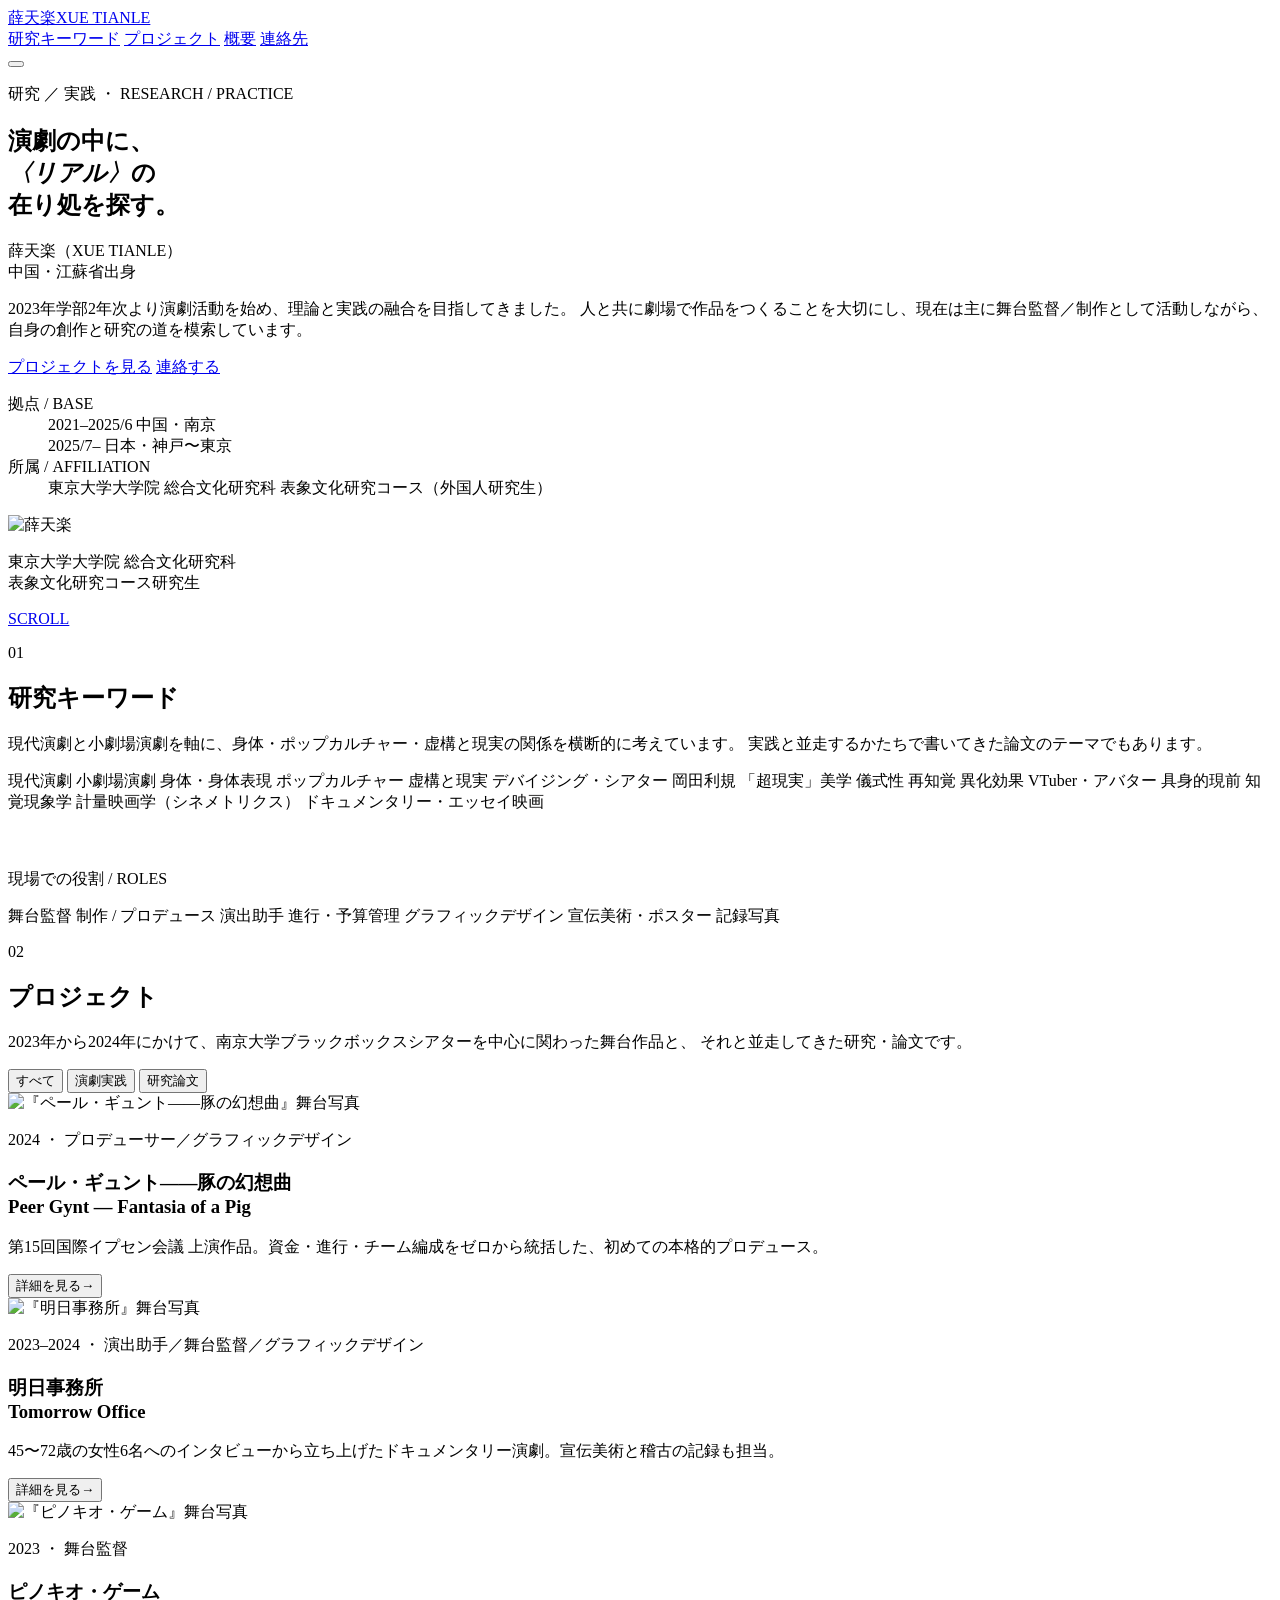
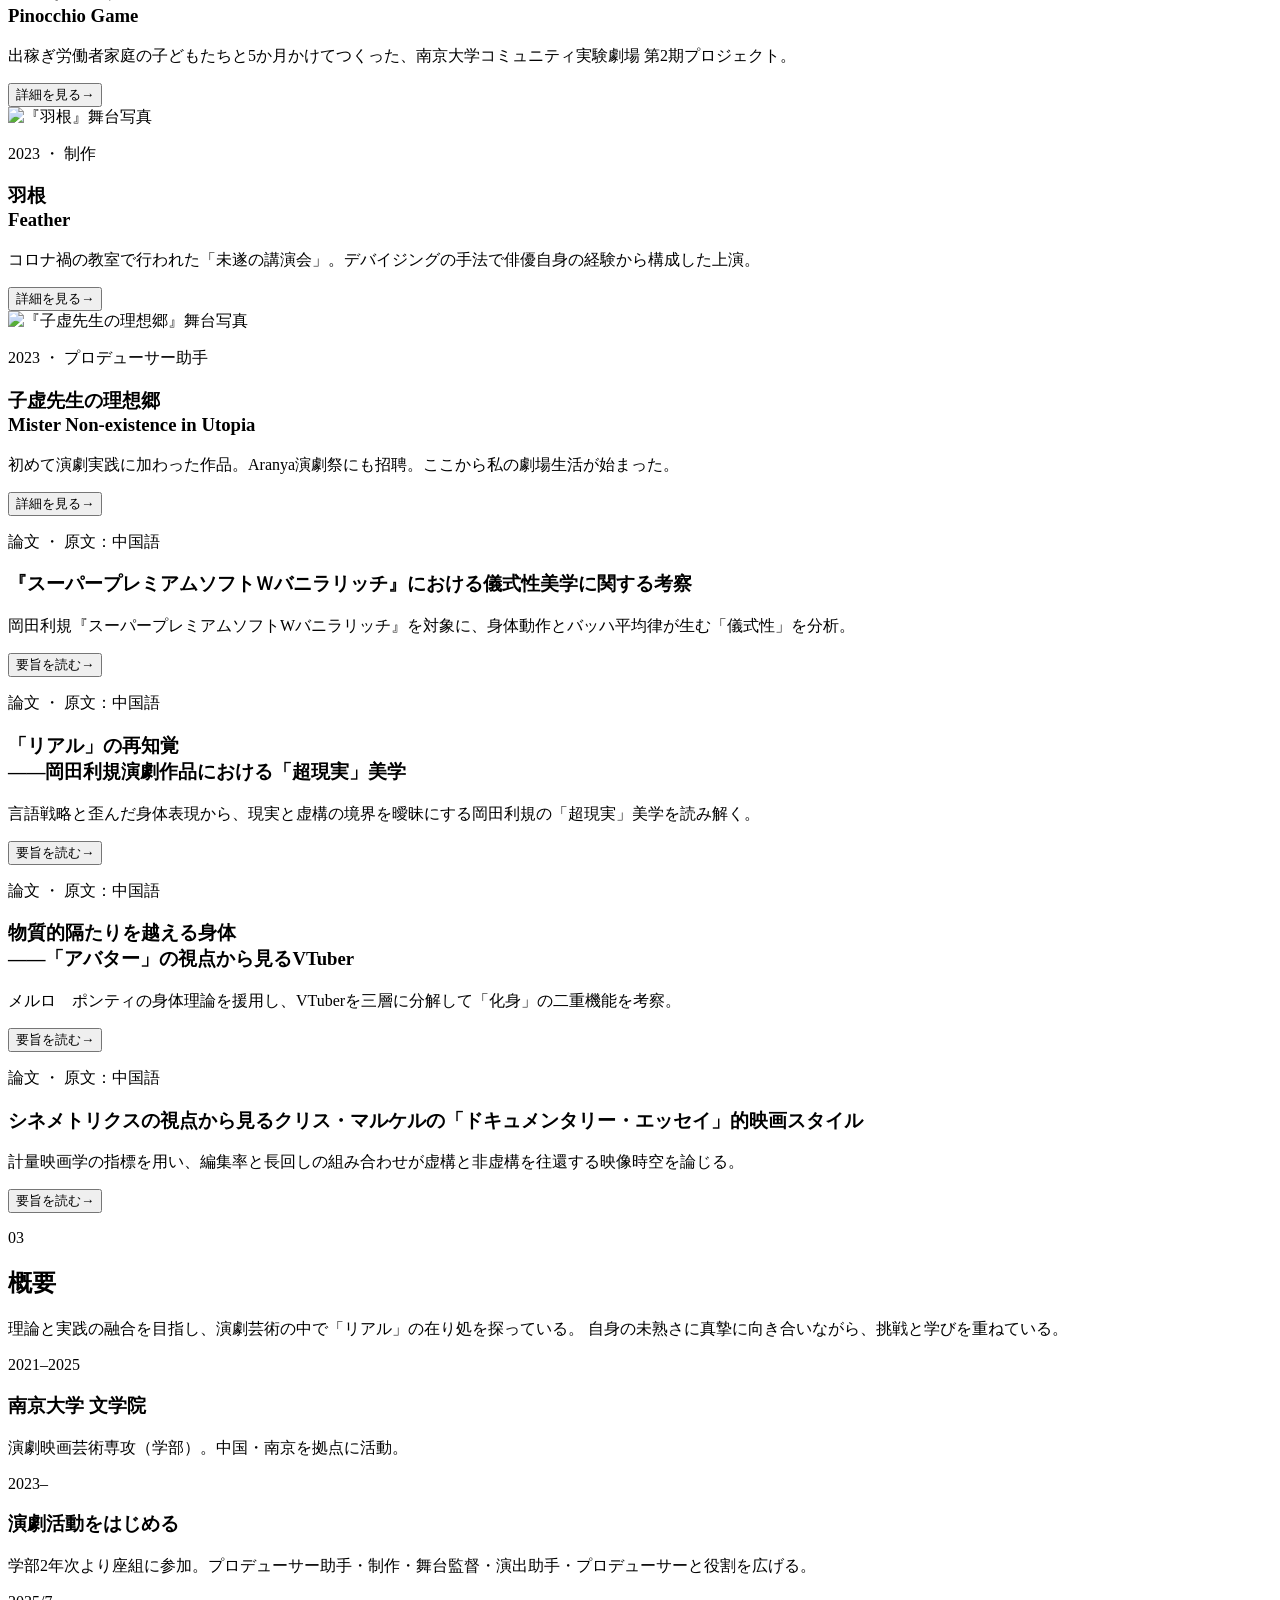
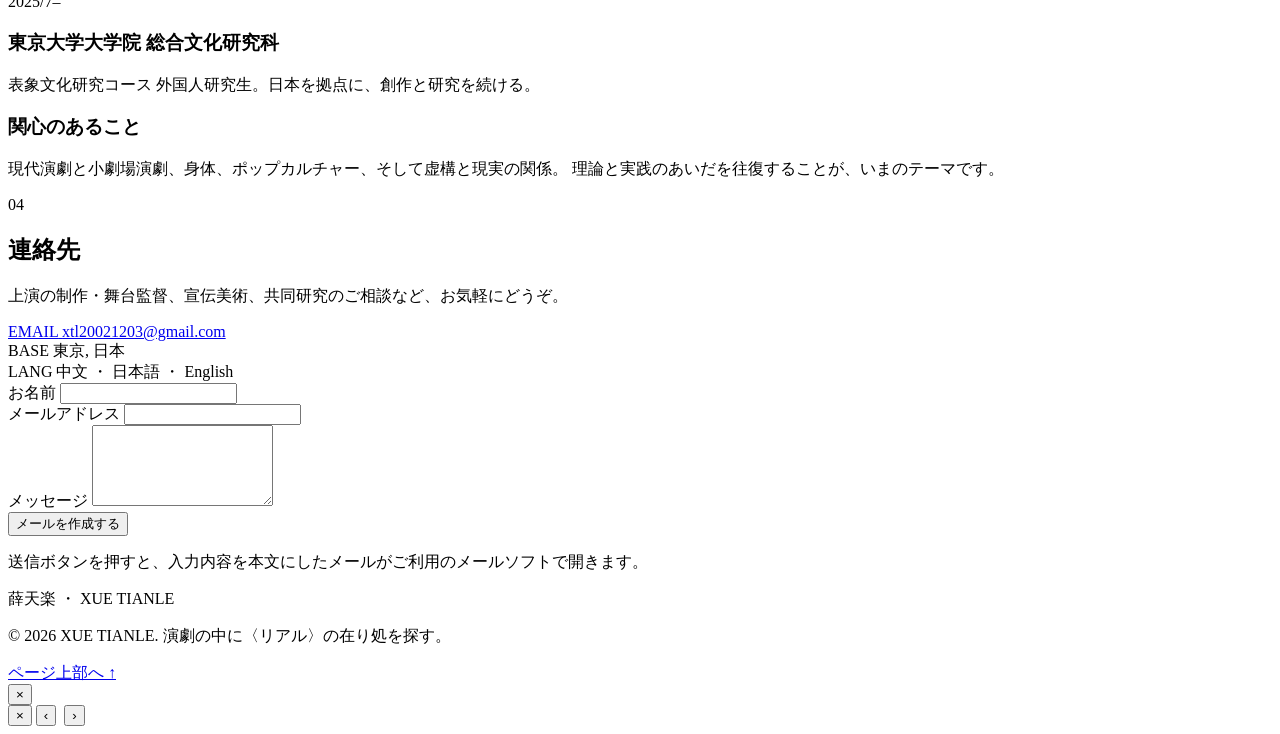
==== index.html @ e3771f3c "Add files via upload" ====
<!DOCTYPE html>
<html lang="ja" class="no-js">
<head>
  <meta charset="UTF-8" />
  <meta name="viewport" content="width=device-width, initial-scale=1.0" />
  <meta
    name="description"
    content="薛天楽（XUE TIANLE）— 舞台監督・制作。演劇の中に〈リアル〉の在り処を探す、実践と研究のポートフォリオ。"
  />
  <title>薛天楽 XUE TIANLE｜舞台監督・制作</title>

  <!-- JS 有効時のみ .reveal を隠す（JS 無効でも全内容が読める） -->
  <script>
    document.documentElement.className = "js";
  </script>

  <!-- 日本語ウェイトを含む Noto ファミリー（読み込めない場合はシステムフォントにフォールバック） -->
  <link rel="preconnect" href="https://fonts.googleapis.com" />
  <link rel="preconnect" href="https://fonts.gstatic.com" crossorigin />
  <link
    href="https://fonts.googleapis.com/css2?family=Noto+Sans+JP:wght@300;400;500;700&family=Noto+Serif+JP:wght@500;600&display=swap"
    rel="stylesheet"
  />

  <link rel="stylesheet" href="css/style.css" />
</head>
<body>
<!--
  ページ構成
  ├─ header  … 固定ナビゲーション
  ├─ #home   … ヒーロー（自己紹介 + スローガン + 主視覚）
  ├─ #skills … 技能タグ（Pill）
  ├─ #work   … プロジェクト（演劇実践 / 研究論文 をフィルタ表示）
  ├─ #about  … 経歴・活動拠点・興味
  ├─ #contact… 連絡先 + フォーム
  └─ footer
  詳細モーダル / ライトボックスは body 末尾に配置し、JS で内容を注入する。
-->

<!-- ============ ナビゲーション ============ -->
<header class="site-header" id="siteHeader">
  <div class="container nav-inner">
    <a href="#home" class="nav-logo" aria-label="ホームへ">薛天楽<span>XUE&nbsp;TIANLE</span></a>

    <nav class="nav" id="primaryNav" aria-label="メインナビゲーション">
      <a href="#keywords">研究キーワード</a>
      <a href="#work">プロジェクト</a>
      <a href="#about">概要</a>
      <a href="#contact">連絡先</a>
    </nav>

    <button
      class="nav-toggle"
      id="navToggle"
      aria-expanded="false"
      aria-controls="primaryNav"
      aria-label="メニューを開閉">
      <span></span><span></span><span></span>
    </button>
  </div>
</header>

<main>
  <!-- ============ ヒーロー ============ -->
  <section class="hero" id="home">
    <div class="container hero-grid">
      <div class="hero-head">
        <p class="eyebrow reveal">研究 ／ 実践 ・ RESEARCH / PRACTICE</p>
        <h1 class="hero-title reveal">
          演劇の中に、<br /><em>〈リアル〉</em>の<br />在り処を探す。
        </h1>
      </div>

      <div class="hero-body">
        <div class="hero-lead reveal">
          <p class="hero-lead-name">薛天楽（XUE&nbsp;TIANLE）<br />中国・江蘇省出身</p>
          <p>
            2023年学部2年次より演劇活動を始め、理論と実践の融合を目指してきました。
            人と共に劇場で作品をつくることを大切にし、現在は主に舞台監督／制作として活動しながら、
            自身の創作と研究の道を模索しています。
          </p>
        </div>
        <div class="hero-actions reveal">
          <a href="#work" class="btn btn-primary">プロジェクトを見る</a>
          <a href="#contact" class="btn btn-ghost">連絡する</a>
        </div>
        <dl class="hero-facts reveal">
          <div><dt>拠点 / BASE</dt><dd>2021–2025/6 中国・南京<br />2025/7– 日本・神戸〜東京</dd></div>
          <div><dt>所属 / AFFILIATION</dt><dd>東京大学大学院 総合文化研究科 表象文化研究コース（外国人研究生）</dd></div>
        </dl>
      </div>

      <div class="hero-visual reveal">
        <div class="hero-portrait">
          <img
            src="assets/profile/portrait.jpg"
            alt="薛天楽"
            width="400" height="400" loading="eager" />
        </div>
        <p class="hero-caption">東京大学大学院 総合文化研究科<br />表象文化研究コース研究生</p>
      </div>
    </div>
    <a href="#keywords" class="scroll-cue" aria-hidden="true">SCROLL</a>
  </section>

  <!-- ============ 研究キーワード ============ -->
  <section class="section" id="keywords">
    <div class="container">
      <header class="section-head reveal">
        <p class="section-index">01</p>
        <h2 class="section-title">研究キーワード</h2>
        <p class="section-sub">
          現代演劇と小劇場演劇を軸に、身体・ポップカルチャー・虚構と現実の関係を横断的に考えています。
          実践と並走するかたちで書いてきた論文のテーマでもあります。
        </p>
      </header>

      <div class="pill-group reveal" aria-label="研究キーワード">
        <span class="pill">現代演劇</span>
        <span class="pill">小劇場演劇</span>
        <span class="pill">身体・身体表現</span>
        <span class="pill">ポップカルチャー</span>
        <span class="pill">虚構と現実</span>
        <span class="pill">デバイジング・シアター</span>
        <span class="pill">岡田利規</span>
        <span class="pill">「超現実」美学</span>
        <span class="pill">儀式性</span>
        <span class="pill">再知覚</span>
        <span class="pill">異化効果</span>
        <span class="pill">VTuber・アバター</span>
        <span class="pill">具身的現前</span>
        <span class="pill">知覚現象学</span>
        <span class="pill">計量映画学（シネメトリクス）</span>
        <span class="pill">ドキュメンタリー・エッセイ映画</span>
      </div>

      <div class="reveal" style="margin-top: 3.5rem">
        <p class="pill-caption">現場での役割 / ROLES</p>
        <div class="pill-group pill-group--muted">
          <span class="pill pill--outline">舞台監督</span>
          <span class="pill pill--outline">制作 / プロデュース</span>
          <span class="pill pill--outline">演出助手</span>
          <span class="pill pill--outline">進行・予算管理</span>
          <span class="pill pill--outline">グラフィックデザイン</span>
          <span class="pill pill--outline">宣伝美術・ポスター</span>
          <span class="pill pill--outline">記録写真</span>
        </div>
      </div>
    </div>
  </section>

  <!-- ============ プロジェクト ============ -->
  <section class="section section--alt" id="work">
    <div class="container">
      <header class="section-head reveal">
        <p class="section-index">02</p>
        <h2 class="section-title">プロジェクト</h2>
        <p class="section-sub">
          2023年から2024年にかけて、南京大学ブラックボックスシアターを中心に関わった舞台作品と、
          それと並走してきた研究・論文です。
        </p>
      </header>

      <div class="filter-bar reveal" role="tablist" aria-label="プロジェクトの絞り込み">
        <button class="filter is-active" role="tab" aria-selected="true" data-filter="all">すべて</button>
        <button class="filter" role="tab" aria-selected="false" data-filter="stage">演劇実践</button>
        <button class="filter" role="tab" aria-selected="false" data-filter="research">研究論文</button>
      </div>

      <div class="work-grid" id="workGrid">
        <!-- 演劇実践 -->
        <article class="card reveal" data-category="stage" data-project="peergynt">
          <div class="card-media">
            <img src="assets/peergynt/still-1.png" alt="『ペール・ギュント――豚の幻想曲』舞台写真" loading="lazy" />
          </div>
          <div class="card-body">
            <p class="card-meta">2024 ・ プロデューサー／グラフィックデザイン</p>
            <h3 class="card-title">ペール・ギュント――豚の幻想曲<br /><span class="card-title-en">Peer Gynt — Fantasia of a Pig</span></h3>
            <p class="card-desc">第15回国際イプセン会議 上演作品。資金・進行・チーム編成をゼロから統括した、初めての本格的プロデュース。</p>
            <button class="card-link" data-open="peergynt">詳細を見る<span aria-hidden="true">→</span></button>
          </div>
        </article>

        <article class="card reveal" data-category="stage" data-project="tomorrow">
          <div class="card-media">
            <img src="assets/tomorrow/still-1.jpg" alt="『明日事務所』舞台写真" loading="lazy" />
          </div>
          <div class="card-body">
            <p class="card-meta">2023–2024 ・ 演出助手／舞台監督／グラフィックデザイン</p>
            <h3 class="card-title">明日事務所<br /><span class="card-title-en">Tomorrow Office</span></h3>
            <p class="card-desc">45〜72歳の女性6名へのインタビューから立ち上げたドキュメンタリー演劇。宣伝美術と稽古の記録も担当。</p>
            <button class="card-link" data-open="tomorrow">詳細を見る<span aria-hidden="true">→</span></button>
          </div>
        </article>

        <article class="card reveal" data-category="stage" data-project="pinocchio">
          <div class="card-media">
            <img src="assets/pinocchio/still-1.jpg" alt="『ピノキオ・ゲーム』舞台写真" loading="lazy" />
          </div>
          <div class="card-body">
            <p class="card-meta">2023 ・ 舞台監督</p>
            <h3 class="card-title">ピノキオ・ゲーム<br /><span class="card-title-en">Pinocchio Game</span></h3>
            <p class="card-desc">出稼ぎ労働者家庭の子どもたちと5か月かけてつくった、南京大学コミュニティ実験劇場 第2期プロジェクト。</p>
            <button class="card-link" data-open="pinocchio">詳細を見る<span aria-hidden="true">→</span></button>
          </div>
        </article>

        <article class="card reveal" data-category="stage" data-project="feather">
          <div class="card-media">
            <img src="assets/feather/still-1.jpg" alt="『羽根』舞台写真" loading="lazy" />
          </div>
          <div class="card-body">
            <p class="card-meta">2023 ・ 制作</p>
            <h3 class="card-title">羽根<br /><span class="card-title-en">Feather</span></h3>
            <p class="card-desc">コロナ禍の教室で行われた「未遂の講演会」。デバイジングの手法で俳優自身の経験から構成した上演。</p>
            <button class="card-link" data-open="feather">詳細を見る<span aria-hidden="true">→</span></button>
          </div>
        </article>

        <article class="card reveal" data-category="stage" data-project="utopia">
          <div class="card-media">
            <img src="assets/utopia/still-1.png" alt="『子虚先生の理想郷』舞台写真" loading="lazy" />
          </div>
          <div class="card-body">
            <p class="card-meta">2023 ・ プロデューサー助手</p>
            <h3 class="card-title">子虚先生の理想郷<br /><span class="card-title-en">Mister Non-existence in Utopia</span></h3>
            <p class="card-desc">初めて演劇実践に加わった作品。Aranya演劇祭にも招聘。ここから私の劇場生活が始まった。</p>
            <button class="card-link" data-open="utopia">詳細を見る<span aria-hidden="true">→</span></button>
          </div>
        </article>

        <!-- 研究論文 -->
        <article class="card card--paper reveal" data-category="research" data-project="paper-premium">
          <div class="card-body">
            <p class="card-meta">論文 ・ 原文：中国語</p>
            <h3 class="card-title">『スーパープレミアムソフトＷバニラリッチ』における儀式性美学に関する考察</h3>
            <p class="card-desc">岡田利規『スーパープレミアムソフトWバニラリッチ』を対象に、身体動作とバッハ平均律が生む「儀式性」を分析。</p>
            <button class="card-link" data-open="paper-premium">要旨を読む<span aria-hidden="true">→</span></button>
          </div>
        </article>

        <article class="card card--paper reveal" data-category="research" data-project="paper-real">
          <div class="card-body">
            <p class="card-meta">論文 ・ 原文：中国語</p>
            <h3 class="card-title">「リアル」の再知覚<br />――岡田利規演劇作品における「超現実」美学</h3>
            <p class="card-desc">言語戦略と歪んだ身体表現から、現実と虚構の境界を曖昧にする岡田利規の「超現実」美学を読み解く。</p>
            <button class="card-link" data-open="paper-real">要旨を読む<span aria-hidden="true">→</span></button>
          </div>
        </article>

        <article class="card card--paper reveal" data-category="research" data-project="paper-vtuber">
          <div class="card-body">
            <p class="card-meta">論文 ・ 原文：中国語</p>
            <h3 class="card-title">物質的隔たりを越える身体<br />――「アバター」の視点から見るVTuber</h3>
            <p class="card-desc">メルロ゠ポンティの身体理論を援用し、VTuberを三層に分解して「化身」の二重機能を考察。</p>
            <button class="card-link" data-open="paper-vtuber">要旨を読む<span aria-hidden="true">→</span></button>
          </div>
        </article>

        <article class="card card--paper reveal" data-category="research" data-project="paper-cinemetrics">
          <div class="card-body">
            <p class="card-meta">論文 ・ 原文：中国語</p>
            <h3 class="card-title">シネメトリクスの視点から見るクリス・マルケルの「ドキュメンタリー・エッセイ」的映画スタイル</h3>
            <p class="card-desc">計量映画学の指標を用い、編集率と長回しの組み合わせが虚構と非虚構を往還する映像時空を論じる。</p>
            <button class="card-link" data-open="paper-cinemetrics">要旨を読む<span aria-hidden="true">→</span></button>
          </div>
        </article>
      </div>
    </div>
  </section>

  <!-- ============ 概要 ============ -->
  <section class="section" id="about">
    <div class="container about-grid">
      <header class="section-head reveal">
        <p class="section-index">03</p>
        <h2 class="section-title">概要</h2>
      </header>

      <div class="about-body">
        <p class="about-lead reveal">
          理論と実践の融合を目指し、演劇芸術の中で「リアル」の在り処を探っている。
          自身の未熟さに真摯に向き合いながら、挑戦と学びを重ねている。
        </p>

        <div class="timeline reveal">
          <div class="timeline-item">
            <span class="timeline-year">2021–2025</span>
            <div>
              <h3>南京大学 文学院</h3>
              <p>演劇映画芸術専攻（学部）。中国・南京を拠点に活動。</p>
            </div>
          </div>
          <div class="timeline-item">
            <span class="timeline-year">2023–</span>
            <div>
              <h3>演劇活動をはじめる</h3>
              <p>学部2年次より座組に参加。プロデューサー助手・制作・舞台監督・演出助手・プロデューサーと役割を広げる。</p>
            </div>
          </div>
          <div class="timeline-item">
            <span class="timeline-year">2025/7–</span>
            <div>
              <h3>東京大学大学院 総合文化研究科</h3>
              <p>表象文化研究コース 外国人研究生。日本を拠点に、創作と研究を続ける。</p>
            </div>
          </div>
        </div>

        <div class="about-interests reveal">
          <h3>関心のあること</h3>
          <p>
            現代演劇と小劇場演劇、身体、ポップカルチャー、そして虚構と現実の関係。
            理論と実践のあいだを往復することが、いまのテーマです。
          </p>
        </div>
      </div>
    </div>
  </section>

  <!-- ============ 連絡先 ============ -->
  <section class="section section--alt" id="contact">
    <div class="container contact-grid">
      <header class="section-head reveal">
        <p class="section-index">04</p>
        <h2 class="section-title">連絡先</h2>
        <p class="section-sub">
          上演の制作・舞台監督、宣伝美術、共同研究のご相談など、お気軽にどうぞ。
        </p>
      </header>

      <div class="contact-cols">
        <div class="contact-direct reveal">
          <a class="contact-line" href="mailto:xtl20021203@gmail.com">
            <span class="contact-label">EMAIL</span>
            <span class="contact-value">xtl20021203@gmail.com</span>
          </a>
          <div class="contact-line">
            <span class="contact-label">BASE</span>
            <span class="contact-value">東京, 日本</span>
          </div>
          <div class="contact-line">
            <span class="contact-label">LANG</span>
            <span class="contact-value">中文 ・ 日本語 ・ English</span>
          </div>
        </div>

        <form class="contact-form reveal" id="contactForm" novalidate>
          <div class="field">
            <label for="cf-name">お名前</label>
            <input type="text" id="cf-name" name="name" autocomplete="name" required />
            <span class="field-error" data-for="cf-name"></span>
          </div>
          <div class="field">
            <label for="cf-email">メールアドレス</label>
            <input type="email" id="cf-email" name="email" autocomplete="email" required />
            <span class="field-error" data-for="cf-email"></span>
          </div>
          <div class="field">
            <label for="cf-message">メッセージ</label>
            <textarea id="cf-message" name="message" rows="5" required></textarea>
            <span class="field-error" data-for="cf-message"></span>
          </div>
          <button type="submit" class="btn btn-primary btn-block">メールを作成する</button>
          <p class="form-note" id="formNote" role="status" aria-live="polite">
            送信ボタンを押すと、入力内容を本文にしたメールがご利用のメールソフトで開きます。
          </p>
        </form>
      </div>
    </div>
  </section>
</main>

<footer class="site-footer">
  <div class="container footer-inner">
    <p class="footer-name">薛天楽 ・ XUE TIANLE</p>
    <p class="footer-copy">© <span id="year">2026</span> XUE TIANLE. 演劇の中に〈リアル〉の在り処を探す。</p>
    <a href="#home" class="footer-top">ページ上部へ ↑</a>
  </div>
</footer>

<!-- ============ プロジェクト詳細モーダル ============ -->
<div class="modal" id="projectModal" aria-hidden="true">
  <div class="modal-backdrop" data-close></div>
  <div class="modal-dialog" role="dialog" aria-modal="true" aria-labelledby="modalContent">
    <button class="modal-close" data-close aria-label="閉じる">×</button>
    <div class="modal-content" id="modalContent"><!-- JS が注入 --></div>
  </div>
</div>

<!-- ============ 画像ライトボックス ============ -->
<div class="lightbox" id="lightbox" aria-hidden="true">
  <button class="lightbox-close" data-lb-close aria-label="閉じる">×</button>
  <button class="lightbox-nav lightbox-prev" data-lb-prev aria-label="前の画像">‹</button>
  <img class="lightbox-img" id="lightboxImg" src="" alt="" />
  <button class="lightbox-nav lightbox-next" data-lb-next aria-label="次の画像">›</button>
</div>

<script src="js/main.js"></script>
</body>
</html>
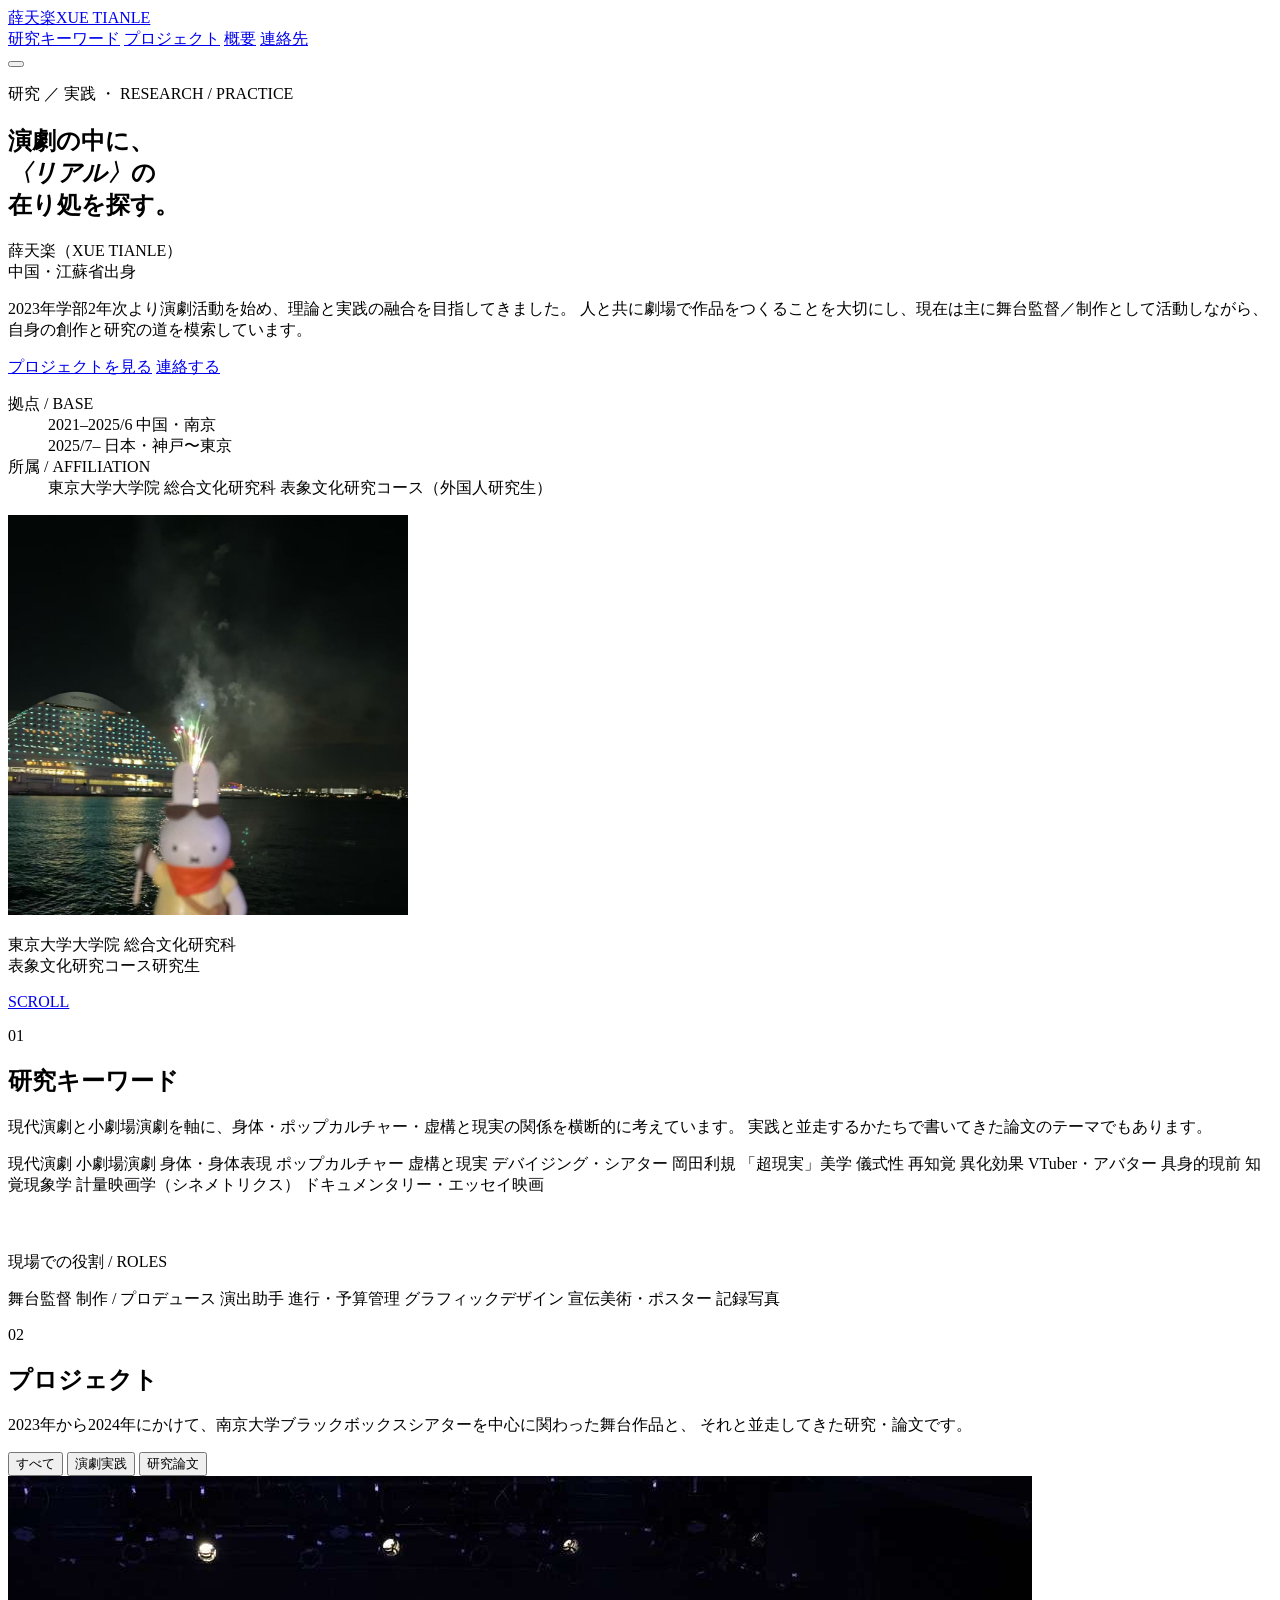
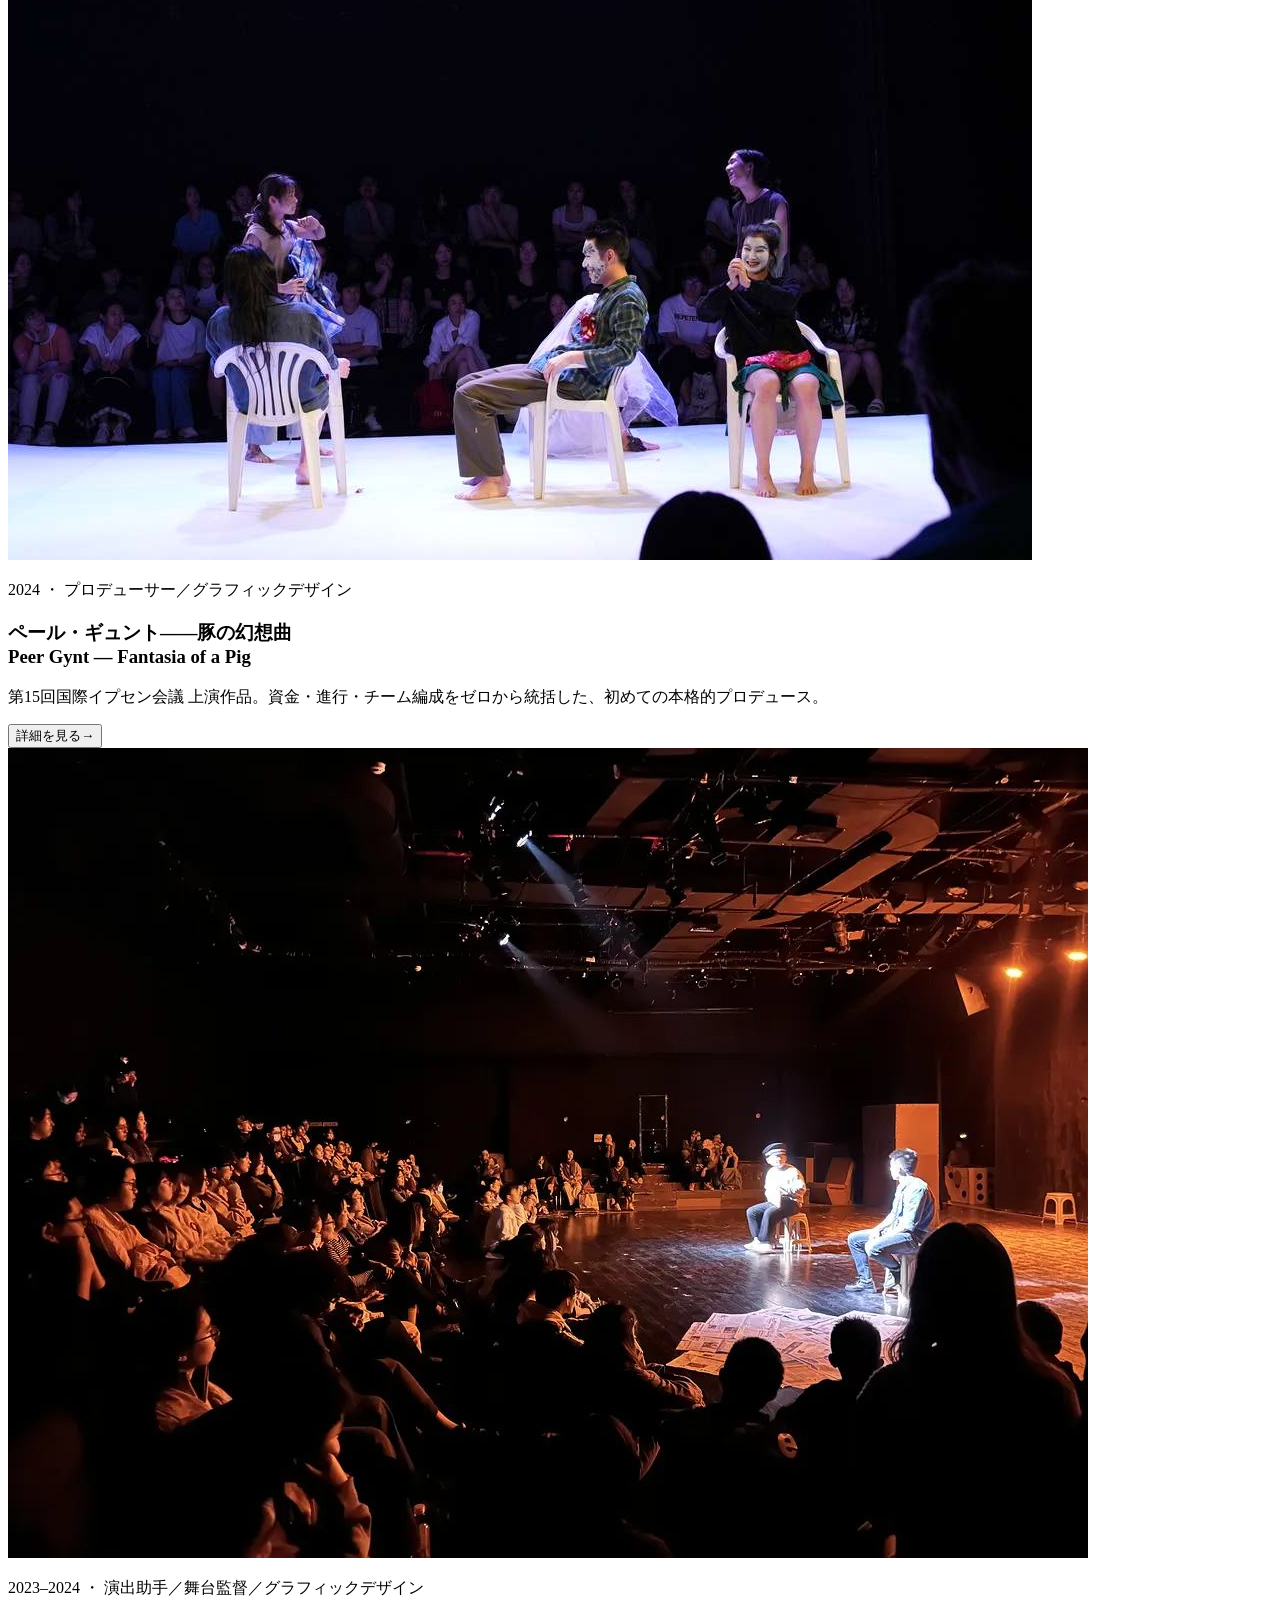
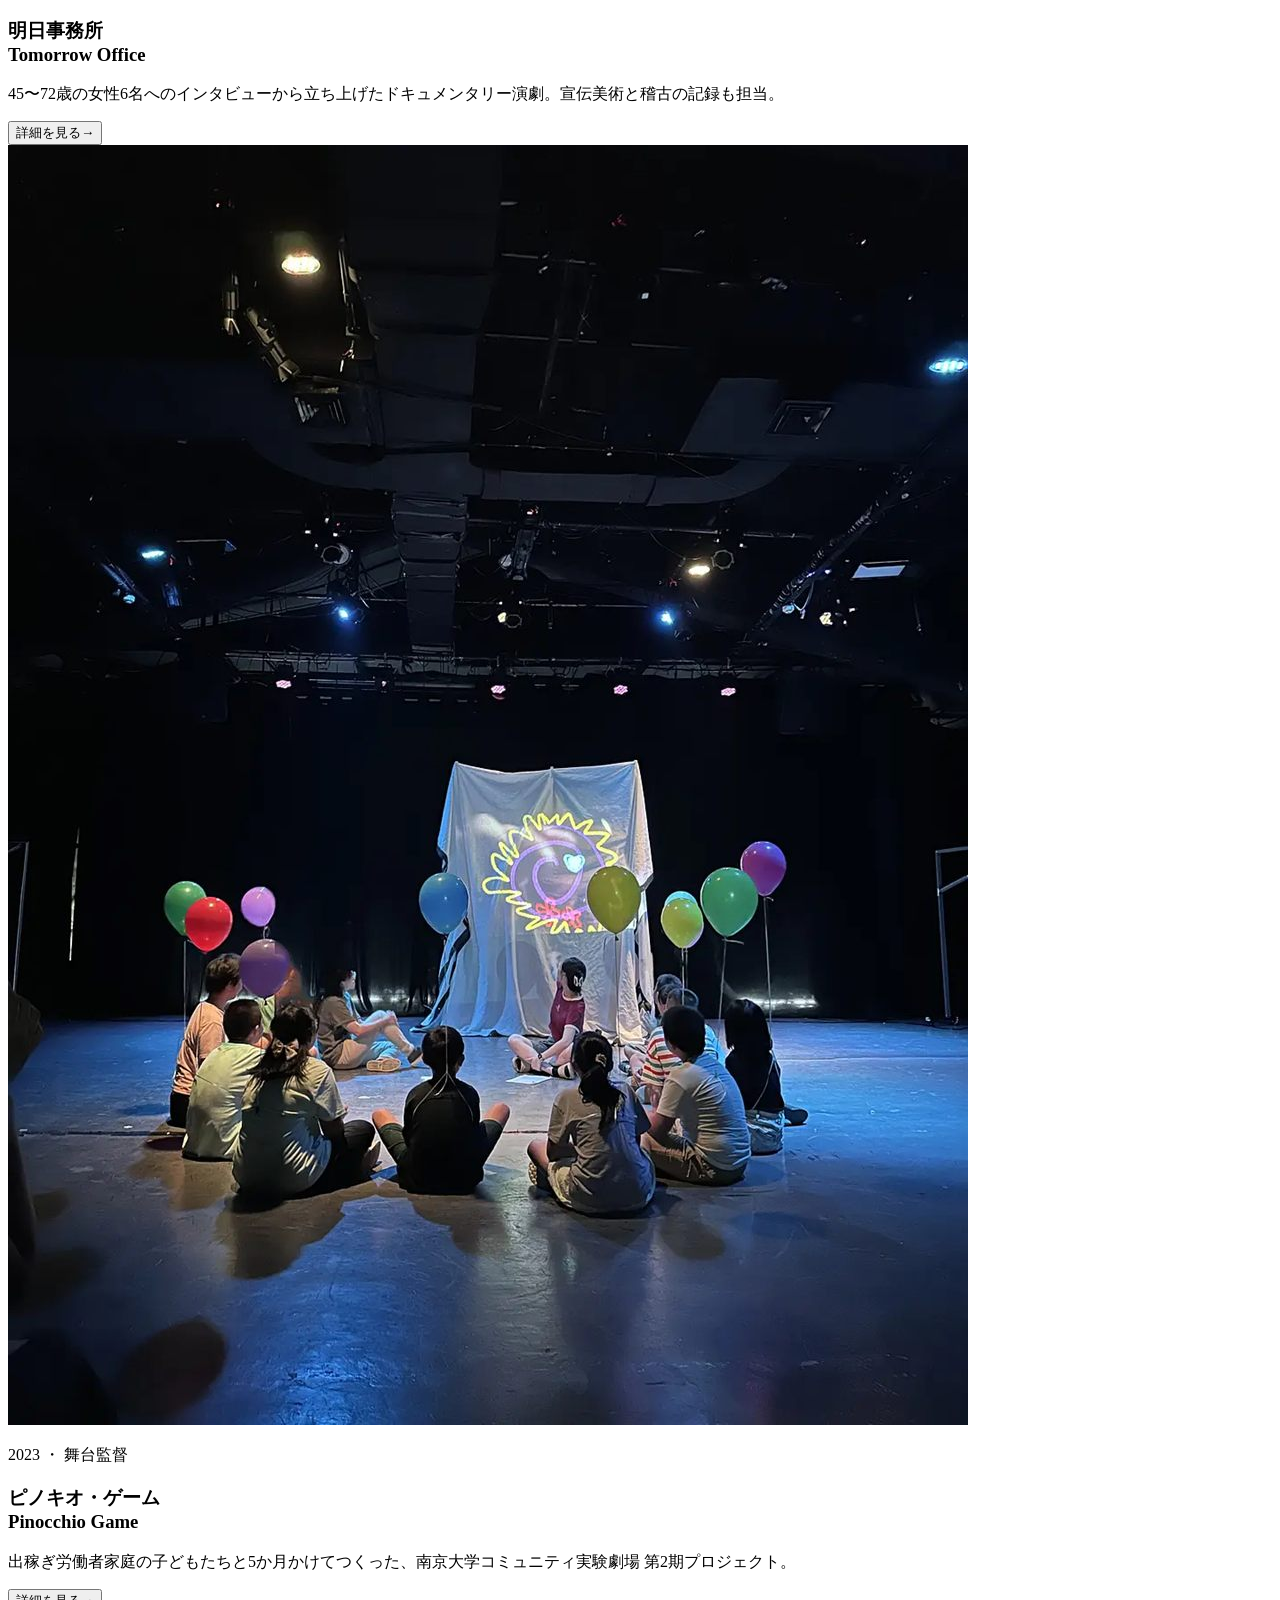
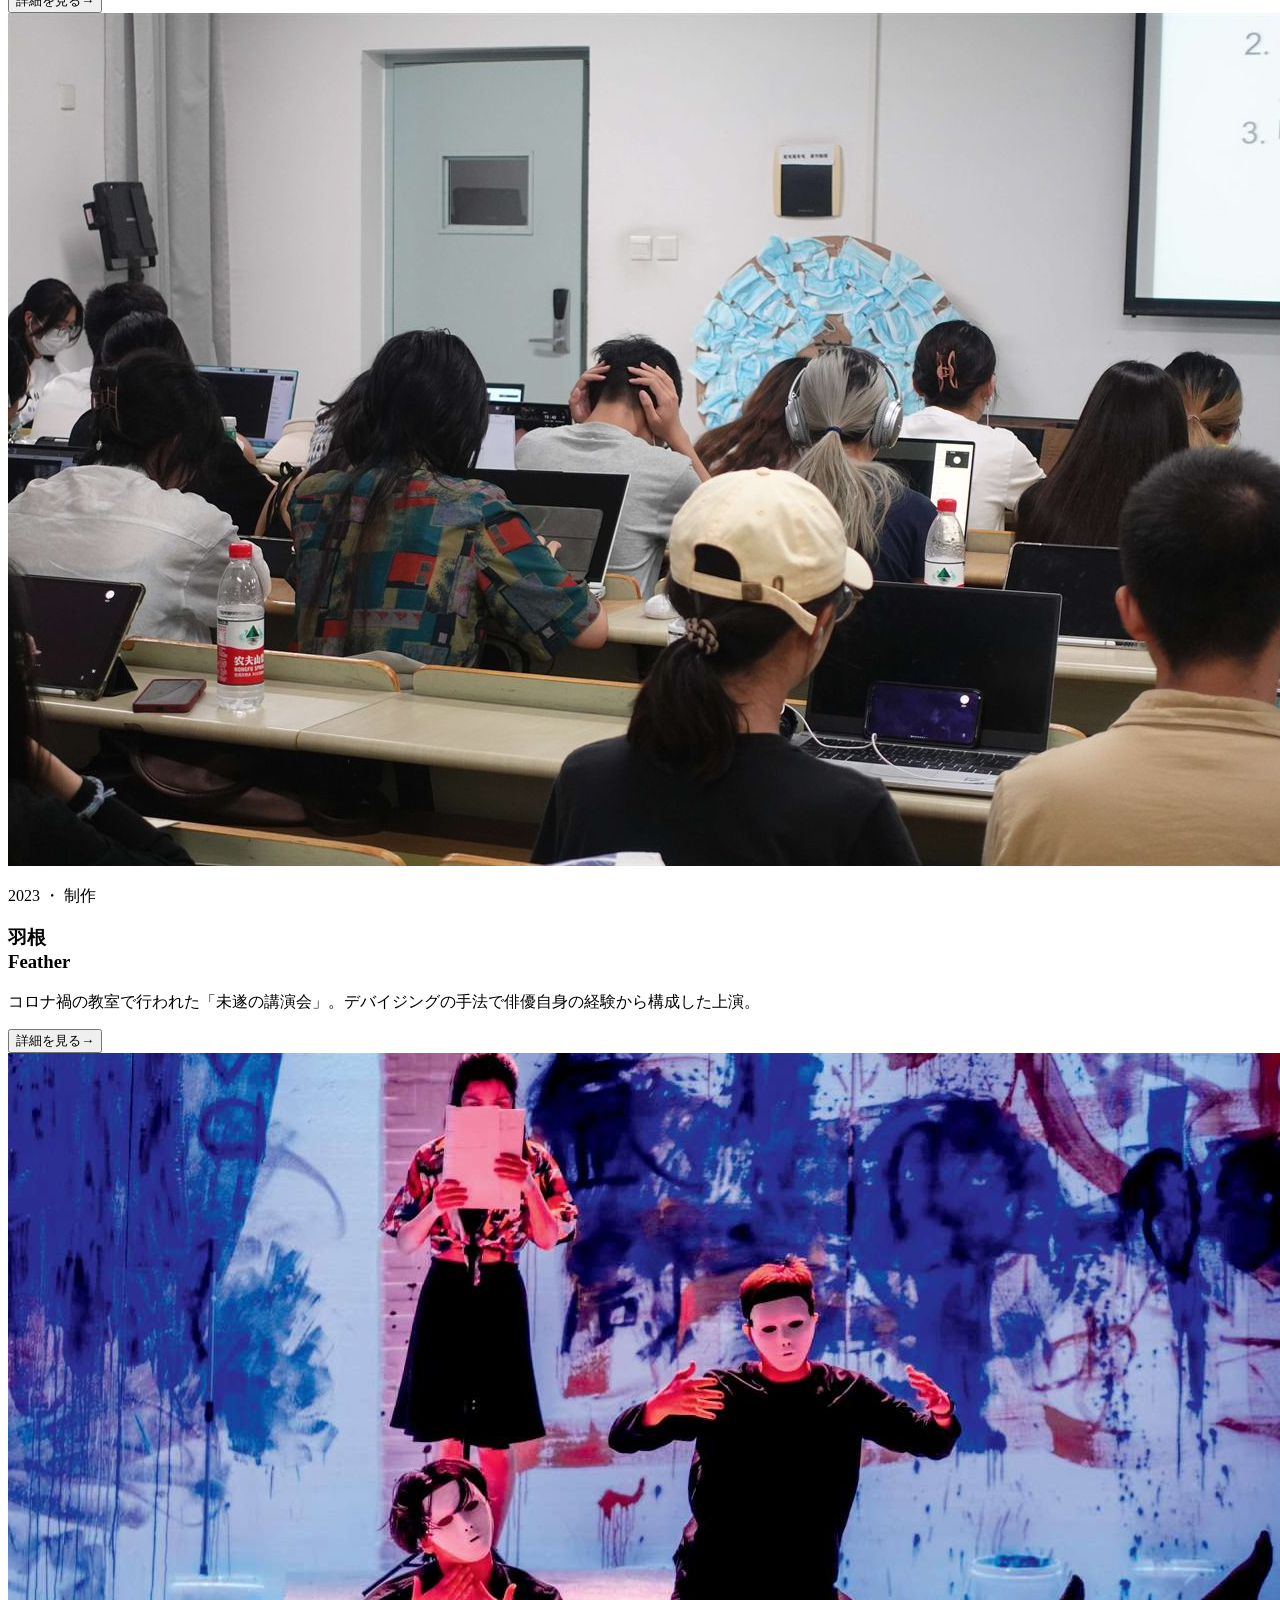
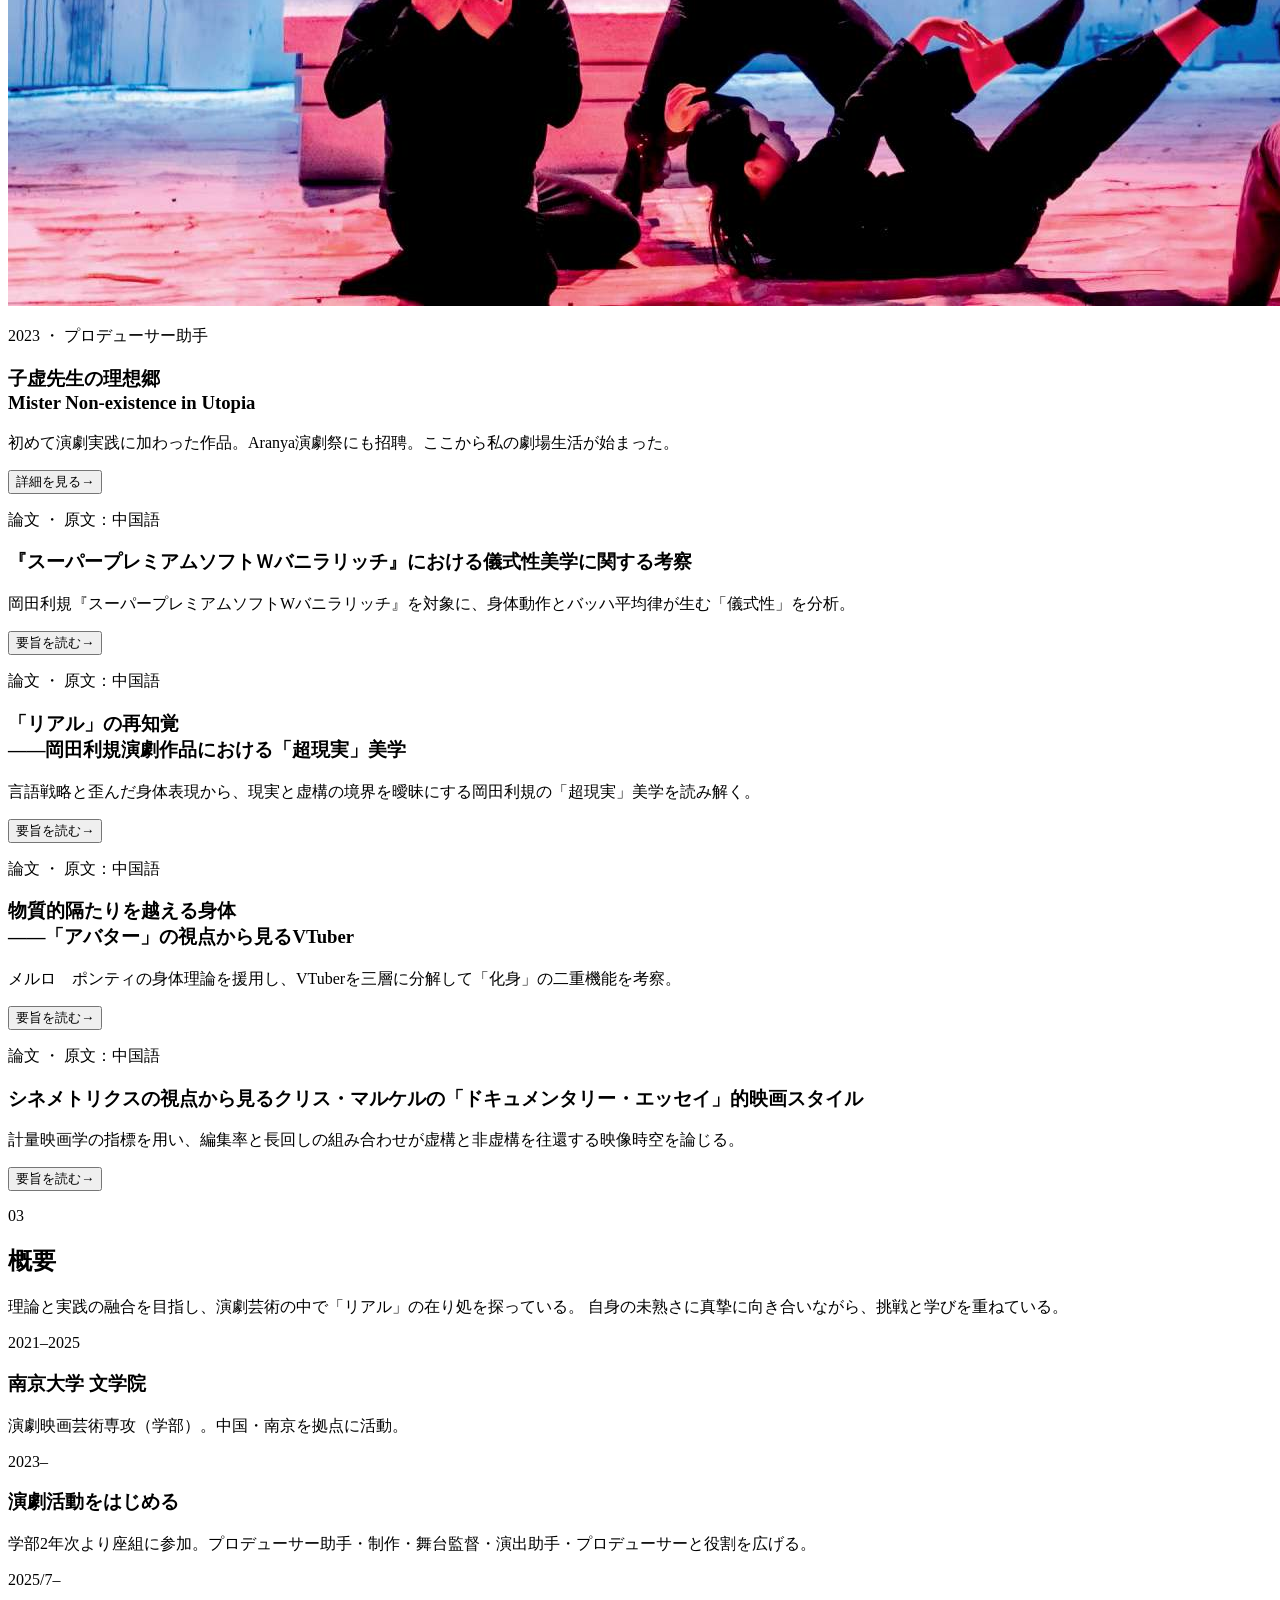
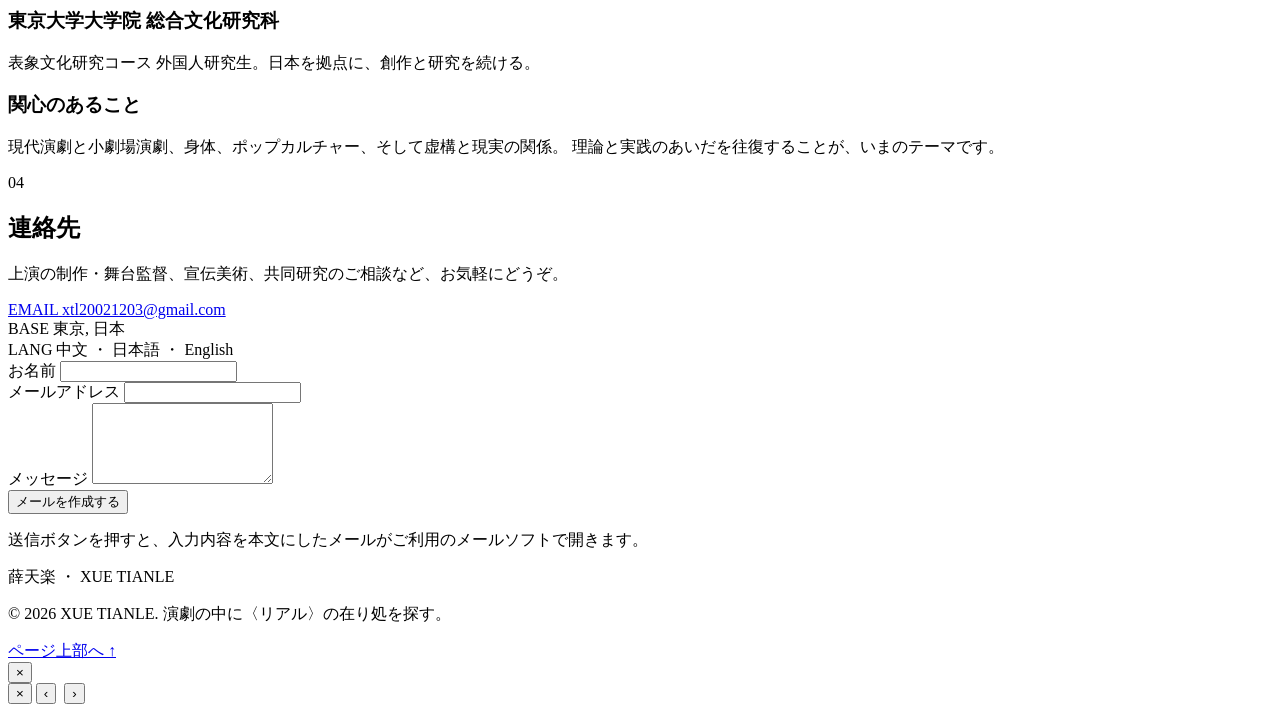
==== commit 782cf165: "Add files via upload" ====
--- a/index.html
+++ b/index.html
@@ -171,7 +171,7 @@
         <!-- 演劇実践 -->
         <article class="card reveal" data-category="stage" data-project="peergynt">
           <div class="card-media">
-            <img src="assets/peergynt/still-1.png" alt="『ペール・ギュント――豚の幻想曲』舞台写真" loading="lazy" />
+            <img src="assets/peergynt/still-1.jpg" alt="『ペール・ギュント――豚の幻想曲』舞台写真" loading="lazy" />
           </div>
           <div class="card-body">
             <p class="card-meta">2024 ・ プロデューサー／グラフィックデザイン</p>
@@ -219,7 +219,7 @@
 
         <article class="card reveal" data-category="stage" data-project="utopia">
           <div class="card-media">
-            <img src="assets/utopia/still-1.png" alt="『子虚先生の理想郷』舞台写真" loading="lazy" />
+            <img src="assets/utopia/still-1.jpg" alt="『子虚先生の理想郷』舞台写真" loading="lazy" />
           </div>
           <div class="card-body">
             <p class="card-meta">2023 ・ プロデューサー助手</p>
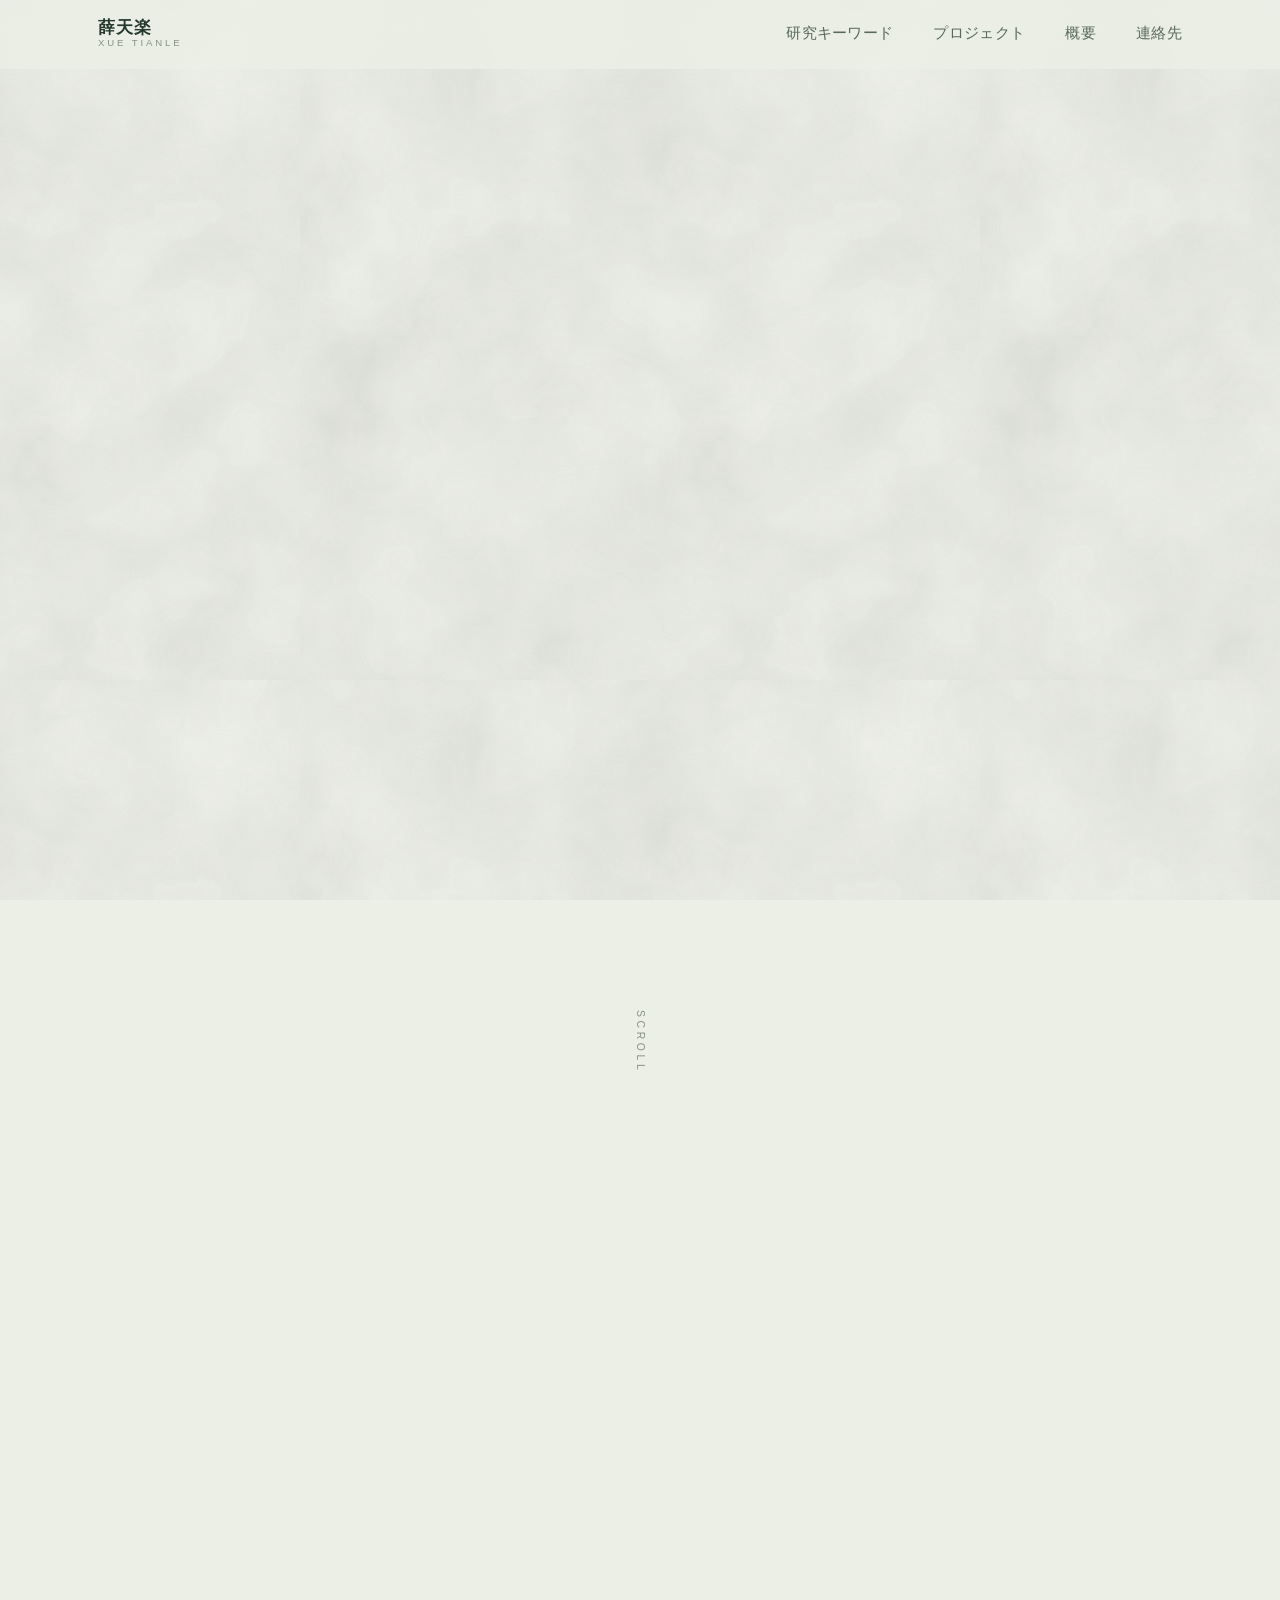
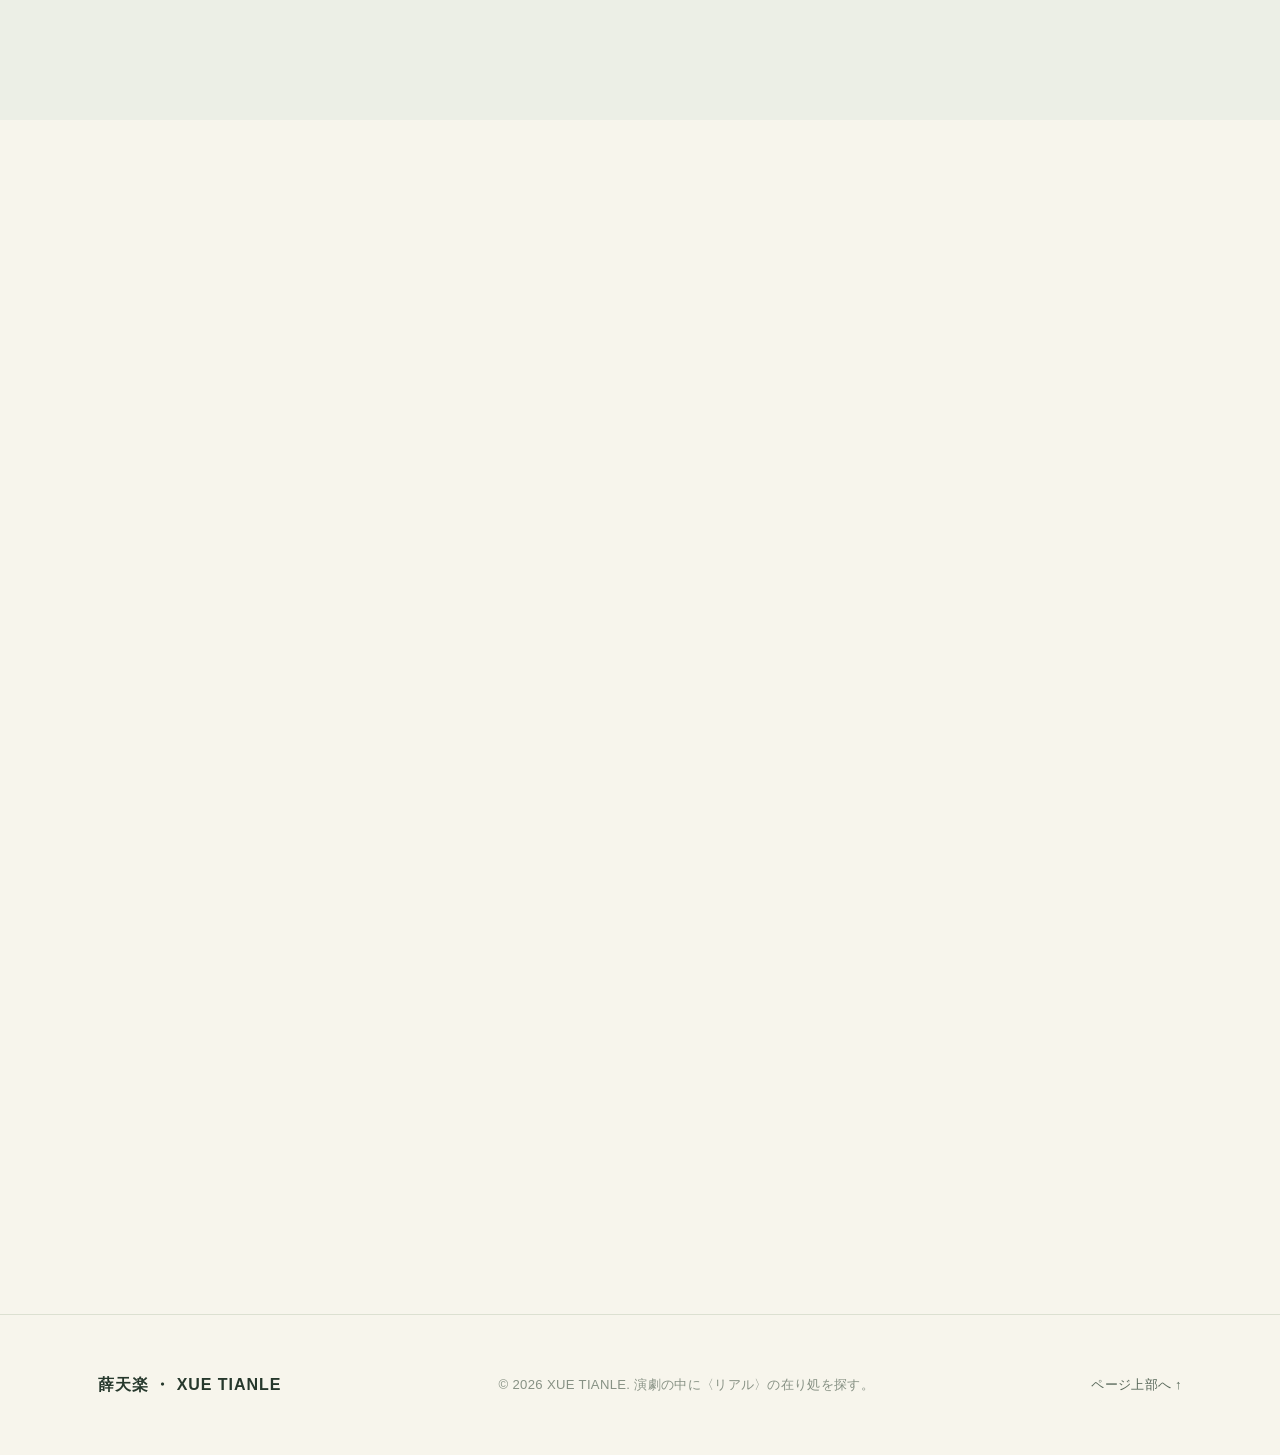
==== commit c23ce0a9: "Update index.html" ====
--- a/index.html
+++ b/index.html
@@ -22,7 +22,7 @@
     rel="stylesheet"
   />
 
-  <link rel="stylesheet" href="css/style.css" />
+  <link rel="stylesheet" href="style.css" />
 </head>
 <body>
 <!--
--- a/style.css
+++ b/style.css
@@ -0,0 +1,1180 @@
+/* =====================================================================
+   薛天楽 XUE TIANLE — 個人サイト
+   スタイルシート
+
+   目次
+   00. デザイントークン（CSS カスタムプロパティ）
+   01. リセット & ベース
+   02. レイアウト部品（container / section / reveal）
+   03. ボタン & Pill
+   04. ヘッダー / ナビゲーション
+   05. ヒーロー
+   06. 技能セクション
+   07. プロジェクト（フィルタ + グリッド + カード）
+   08. 概要（タイムライン）
+   09. 連絡先 & フォーム
+   10. フッター
+   11. モーダル & ライトボックス
+   12. レスポンシブ（〜1024px / 〜768px / 〜540px）
+   13. アクセシビリティ（reduced-motion / focus）
+   ===================================================================== */
+
+/* ============ 00. デザイントークン ============ */
+:root {
+  /* 配色：緑インクのレシートから採色。
+     ミント調のごく淡い紙地 × 深い松葉色のインク。純黒・高彩度は避ける */
+  --bg: #ecefe6;        /* 冷たいミントがかった紙の地色 */
+  --bg-alt: #f7f5ec;    /* もう一段明るい、やや温かみのある紙色 */
+  --ink: #26382c;       /* 感熱紙の緑インク（黒に寄った深い松葉色） */
+  --ink-soft: #58685a;  /* 退色したモスグリーン */
+  --ink-faint: #879184; /* かすれた緑グレー */
+  --line: #c7cfbf;
+  --line-soft: #dce0d1;
+  --accent: #35663f;    /* 控えめなリンク色のみに使用（深緑） */
+
+  /* タイポグラフィ */
+  --font-sans: "Noto Sans JP", -apple-system, BlinkMacSystemFont, "Hiragino Kaku Gothic ProN",
+    "Hiragino Sans", "Yu Gothic", Meiryo, sans-serif;
+  --font-serif: "Noto Serif JP", "Hiragino Mincho ProN", "Yu Mincho", serif;
+
+  /* 余白スケール（呼吸感のある大きめの間隔） */
+  --space-section: clamp(5.5rem, 12vw, 10rem);
+  --container: 1180px;
+  --gutter: clamp(1.25rem, 5vw, 3rem);
+
+  /* モーション */
+  --ease: cubic-bezier(0.16, 1, 0.3, 1);
+  --dur: 0.7s;
+
+  --radius: 18px;
+  --radius-pill: 999px;
+
+  /* 紙のにじみ・水痕テクスチャ（SVG fractalNoise フィルタで生成）
+     bloom = 大きな水シミ（明るい抜けと淡い縁）／grain = 細かい紙の粒状ムラ */
+  --tex-bloom: url("data:image/svg+xml,%3Csvg xmlns='http://www.w3.org/2000/svg' width='680' height='680'%3E%3Cfilter id='b'%3E%3CfeTurbulence type='fractalNoise' baseFrequency='0.006' numOctaves='4' seed='11' stitchTiles='stitch'/%3E%3CfeColorMatrix type='saturate' values='0'/%3E%3CfeComponentTransfer%3E%3CfeFuncA type='table' tableValues='0 0 0.06 0.2 0.4 0.2 0.06 0 0'/%3E%3C/feComponentTransfer%3E%3C/filter%3E%3Cfilter id='w'%3E%3CfeTurbulence type='fractalNoise' baseFrequency='0.0075' numOctaves='4' seed='29' stitchTiles='stitch'/%3E%3CfeColorMatrix type='saturate' values='0'/%3E%3CfeComponentTransfer%3E%3CfeFuncA type='table' tableValues='0 0 0.1 0.3 0.42 0.3 0.1 0 0'/%3E%3C/feComponentTransfer%3E%3C/filter%3E%3Crect width='100%25' height='100%25' fill='%231d3124' filter='url(%23b)' opacity='0.12'/%3E%3Crect width='100%25' height='100%25' fill='%23ffffff' filter='url(%23w)' opacity='0.34'/%3E%3C/svg%3E");
+  --tex-grain: url("data:image/svg+xml,%3Csvg xmlns='http://www.w3.org/2000/svg' width='260' height='260'%3E%3Cfilter id='g'%3E%3CfeTurbulence type='fractalNoise' baseFrequency='0.9' numOctaves='2' seed='4' stitchTiles='stitch'/%3E%3CfeColorMatrix type='saturate' values='0'/%3E%3C/filter%3E%3Crect width='100%25' height='100%25' filter='url(%23g)' opacity='0.035'/%3E%3C/svg%3E");
+}
+
+/* ============ 01. リセット & ベース ============ */
+*,
+*::before,
+*::after {
+  box-sizing: border-box;
+  margin: 0;
+  padding: 0;
+}
+
+html {
+  scroll-behavior: smooth;
+  -webkit-text-size-adjust: 100%;
+}
+
+body {
+  font-family: var(--font-sans);
+  font-weight: 300;
+  color: var(--ink);
+  background-color: var(--bg);
+  background-image: var(--tex-bloom), var(--tex-grain);
+  background-repeat: repeat, repeat;
+  background-size: 680px 680px, 260px 260px;
+  background-position: center top, 0 0;
+  background-attachment: fixed, fixed;
+  line-height: 1.75;
+  letter-spacing: 0.02em;
+  -webkit-font-smoothing: antialiased;
+  text-rendering: optimizeLegibility;
+  overflow-x: hidden;
+}
+
+img {
+  max-width: 100%;
+  height: auto;
+  display: block;
+}
+
+a {
+  color: inherit;
+  text-decoration: none;
+}
+
+button {
+  font: inherit;
+  color: inherit;
+  background: none;
+  border: none;
+  cursor: pointer;
+}
+
+h1,
+h2,
+h3 {
+  font-weight: 700;
+  line-height: 1.25;
+  letter-spacing: 0.01em;
+}
+
+em {
+  font-style: normal;
+}
+
+::selection {
+  background: var(--ink);
+  color: var(--bg);
+}
+
+/* ============ 02. レイアウト部品 ============ */
+.container {
+  width: 100%;
+  max-width: var(--container);
+  margin-inline: auto;
+  padding-inline: var(--gutter);
+}
+
+.section {
+  padding-block: var(--space-section);
+}
+
+.section--alt {
+  /* 温かい紙色 + ビューポート固定のにじみ／粒状テクスチャ（body と連続して見える） */
+  background-color: var(--bg-alt);
+  background-image: var(--tex-bloom), var(--tex-grain);
+  background-repeat: repeat, repeat;
+  background-size: 680px 680px, 260px 260px;
+  background-position: center top, 0 0;
+  background-attachment: fixed, fixed;
+}
+
+/* セクション見出し（通し番号 + タイトル + 補足） */
+.section-head {
+  max-width: 46rem;
+  margin-bottom: clamp(3rem, 7vw, 5rem);
+}
+
+.section-index {
+  font-size: 0.8rem;
+  letter-spacing: 0.35em;
+  color: var(--ink-faint);
+  margin-bottom: 1.2rem;
+}
+
+.section-title {
+  font-size: clamp(2rem, 5vw, 3.25rem);
+  margin-bottom: 1.25rem;
+}
+
+.section-sub {
+  font-size: clamp(1rem, 2.2vw, 1.15rem);
+  color: var(--ink-soft);
+  max-width: 40rem;
+}
+
+/* スクロール連動の登場アニメーション（JS 有効時のみ初期状態を隠す） */
+.js .reveal {
+  opacity: 0;
+  transform: translateY(26px);
+  transition: opacity var(--dur) var(--ease), transform var(--dur) var(--ease);
+  will-change: opacity, transform;
+}
+
+.js .reveal.is-visible {
+  opacity: 1;
+  transform: none;
+}
+
+/* ============ 03. ボタン & Pill ============ */
+.btn {
+  display: inline-flex;
+  align-items: center;
+  justify-content: center;
+  gap: 0.5em;
+  padding: 0.95em 1.9em;
+  border-radius: var(--radius-pill);
+  font-size: 0.95rem;
+  font-weight: 500;
+  letter-spacing: 0.04em;
+  transition: transform 0.3s var(--ease), background-color 0.3s var(--ease),
+    color 0.3s var(--ease), border-color 0.3s var(--ease);
+}
+
+.btn-primary {
+  background: var(--ink);
+  color: var(--bg);
+}
+
+.btn-ghost {
+  border: 1px solid var(--line);
+  color: var(--ink);
+}
+
+.btn-block {
+  width: 100%;
+  margin-top: 0.5rem;
+}
+
+.btn:hover {
+  transform: scale(1.04);
+}
+
+.btn-ghost:hover {
+  border-color: var(--ink);
+}
+
+/* Pill タグ */
+.pill-group {
+  display: flex;
+  flex-wrap: wrap;
+  gap: 0.75rem;
+}
+
+.pill {
+  display: inline-block;
+  padding: 0.6em 1.25em;
+  border-radius: var(--radius-pill);
+  background: var(--bg-alt);
+  border: 1px solid var(--line-soft);
+  font-size: 0.9rem;
+  font-weight: 400;
+  letter-spacing: 0.03em;
+  transition: transform 0.3s var(--ease), border-color 0.3s var(--ease),
+    background-color 0.3s var(--ease);
+}
+
+.section--alt .pill {
+  background: var(--bg);
+}
+
+.pill:hover {
+  transform: translateY(-3px) scale(1.03);
+  border-color: var(--ink);
+}
+
+.pill--outline {
+  background: transparent;
+  border-color: var(--line);
+}
+
+.pill-caption {
+  font-size: 0.8rem;
+  letter-spacing: 0.3em;
+  color: var(--ink-faint);
+  margin-bottom: 1.25rem;
+}
+
+/* ============ 04. ヘッダー / ナビゲーション ============ */
+.site-header {
+  position: fixed;
+  inset: 0 0 auto 0;
+  z-index: 100;
+  background: color-mix(in srgb, var(--bg) 80%, transparent);
+  backdrop-filter: saturate(180%) blur(20px);
+  -webkit-backdrop-filter: saturate(180%) blur(20px);
+  border-bottom: 1px solid transparent;
+  transition: border-color 0.4s var(--ease), background-color 0.4s var(--ease);
+}
+
+.site-header.is-scrolled {
+  border-bottom-color: var(--line-soft);
+}
+
+.nav-inner {
+  display: flex;
+  align-items: center;
+  justify-content: space-between;
+  height: 68px;
+}
+
+.nav-logo {
+  display: flex;
+  flex-direction: column;
+  line-height: 1.1;
+  font-weight: 700;
+  font-size: 1.05rem;
+  letter-spacing: 0.05em;
+}
+
+.nav-logo span {
+  font-size: 0.6rem;
+  font-weight: 400;
+  letter-spacing: 0.3em;
+  color: var(--ink-faint);
+}
+
+.nav {
+  display: flex;
+  gap: 2.5rem;
+}
+
+.nav a {
+  position: relative;
+  font-size: 0.92rem;
+  font-weight: 400;
+  color: var(--ink-soft);
+  transition: color 0.3s var(--ease);
+}
+
+.nav a::after {
+  content: "";
+  position: absolute;
+  left: 0;
+  bottom: -6px;
+  width: 100%;
+  height: 1px;
+  background: var(--ink);
+  transform: scaleX(0);
+  transform-origin: right;
+  transition: transform 0.4s var(--ease);
+}
+
+.nav a:hover,
+.nav a.is-active {
+  color: var(--ink);
+}
+
+.nav a:hover::after,
+.nav a.is-active::after {
+  transform: scaleX(1);
+  transform-origin: left;
+}
+
+/* ハンバーガー */
+.nav-toggle {
+  display: none;
+  width: 40px;
+  height: 40px;
+  position: relative;
+}
+
+.nav-toggle span {
+  position: absolute;
+  left: 8px;
+  width: 24px;
+  height: 1.5px;
+  background: var(--ink);
+  transition: transform 0.35s var(--ease), opacity 0.2s var(--ease);
+}
+
+.nav-toggle span:nth-child(1) {
+  top: 14px;
+}
+.nav-toggle span:nth-child(2) {
+  top: 20px;
+}
+.nav-toggle span:nth-child(3) {
+  top: 26px;
+}
+
+.nav-toggle[aria-expanded="true"] span:nth-child(1) {
+  transform: translateY(6px) rotate(45deg);
+}
+.nav-toggle[aria-expanded="true"] span:nth-child(2) {
+  opacity: 0;
+}
+.nav-toggle[aria-expanded="true"] span:nth-child(3) {
+  transform: translateY(-6px) rotate(-45deg);
+}
+
+/* ============ 05. ヒーロー ============ */
+.hero {
+  position: relative;
+  padding-top: clamp(7.5rem, 14vh, 10rem);
+  padding-bottom: clamp(4rem, 9vw, 7rem);
+}
+
+.hero-grid {
+  display: grid;
+  /* 写真は右に小さく添える程度。視覚の主役はテキスト。
+     1行目にタイトルを通し、2行目で「本文｜写真」を左右に並べて上端をそろえる */
+  grid-template-columns: minmax(0, 1fr) 200px;
+  column-gap: clamp(2rem, 6vw, 4.5rem);
+  row-gap: 0;
+  align-items: start;
+}
+
+.hero-head {
+  grid-column: 1 / -1;
+}
+
+.hero-body {
+  grid-column: 1;
+}
+
+.hero-visual {
+  grid-column: 2;
+}
+
+.eyebrow {
+  font-size: 0.8rem;
+  letter-spacing: 0.28em;
+  color: var(--ink-faint);
+  margin-bottom: 1.75rem;
+}
+
+.hero-title {
+  font-size: clamp(2.1rem, 5.5vw, 4rem);
+  letter-spacing: 0.005em;
+  margin-bottom: 1.75rem;
+  line-break: strict;
+}
+
+.hero-title em {
+  font-family: var(--font-serif);
+  font-weight: 600;
+}
+
+.hero-lead {
+  font-size: clamp(1rem, 2.3vw, 1.2rem);
+  color: var(--ink-soft);
+  max-width: 34rem;
+  margin-bottom: 2.5rem;
+}
+
+.hero-lead p {
+  margin: 0;
+}
+
+/* 名前・出身は本文より一段落分あける */
+.hero-lead p + p {
+  margin-top: 1.15rem;
+}
+
+.hero-lead-name {
+  color: var(--ink);
+  line-height: 1.6;
+}
+
+.hero-actions {
+  display: flex;
+  flex-wrap: wrap;
+  gap: 1rem;
+  margin-bottom: 3.5rem;
+}
+
+.hero-facts {
+  display: grid;
+  gap: 1.5rem;
+  border-top: 1px solid var(--line);
+  padding-top: 2rem;
+  max-width: 34rem;
+}
+
+.hero-facts dt {
+  font-size: 0.72rem;
+  letter-spacing: 0.22em;
+  color: var(--ink-faint);
+  margin-bottom: 0.35rem;
+}
+
+.hero-facts dd {
+  font-size: 0.95rem;
+  color: var(--ink);
+}
+
+/* 主視覚：控えめな小さいポートレート */
+.hero-visual {
+  text-align: left;
+}
+
+.hero-portrait {
+  border-radius: 14px;
+  overflow: hidden;
+  background: var(--bg-alt);
+  aspect-ratio: 1 / 1;
+  transition: transform 0.6s var(--ease);
+}
+
+.hero-portrait img {
+  width: 100%;
+  height: 100%;
+  object-fit: cover;
+  object-position: center;
+  filter: saturate(0.95);
+  transition: transform 0.8s var(--ease);
+}
+
+.hero-visual:hover .hero-portrait img {
+  transform: scale(1.04);
+}
+
+.hero-caption {
+  margin-top: 0.9rem;
+  font-size: 0.68rem;
+  line-height: 1.7;
+  letter-spacing: 0.04em;
+  color: var(--ink-faint);
+}
+
+/* スクロール誘導 */
+.scroll-cue {
+  position: absolute;
+  left: 50%;
+  bottom: 2.5rem;
+  transform: translateX(-50%);
+  font-size: 0.65rem;
+  letter-spacing: 0.35em;
+  color: var(--ink-faint);
+  writing-mode: vertical-rl;
+  animation: cue 2.4s var(--ease) infinite;
+}
+
+@keyframes cue {
+  0%,
+  100% {
+    opacity: 0.3;
+    transform: translate(-50%, 0);
+  }
+  50% {
+    opacity: 1;
+    transform: translate(-50%, 8px);
+  }
+}
+
+/* ============ 06. 技能セクション ============ */
+.pill-group--muted .pill {
+  font-size: 0.85rem;
+  color: var(--ink-soft);
+}
+
+/* ============ 07. プロジェクト ============ */
+.filter-bar {
+  display: flex;
+  gap: 0.5rem;
+  margin-bottom: clamp(2.5rem, 6vw, 4rem);
+  border-bottom: 1px solid var(--line-soft);
+  padding-bottom: 1.25rem;
+  flex-wrap: wrap;
+}
+
+.filter {
+  padding: 0.5em 1.1em;
+  border-radius: var(--radius-pill);
+  font-size: 0.9rem;
+  color: var(--ink-soft);
+  transition: color 0.3s var(--ease), background-color 0.3s var(--ease);
+}
+
+.filter:hover {
+  color: var(--ink);
+}
+
+.filter.is-active {
+  background: var(--ink);
+  color: var(--bg);
+}
+
+.work-grid {
+  display: grid;
+  grid-template-columns: repeat(2, 1fr);
+  gap: clamp(2rem, 5vw, 3.5rem) clamp(2rem, 4vw, 3rem);
+}
+
+/* カード：投影を使わず、細線と余白で構成 */
+.card {
+  display: flex;
+  flex-direction: column;
+  border-top: 1px solid var(--line);
+  padding-top: 1.75rem;
+  transition: opacity 0.4s var(--ease);
+}
+
+.card.is-hidden {
+  display: none;
+}
+
+.card-media {
+  border-radius: var(--radius);
+  overflow: hidden;
+  background: var(--bg-alt);
+  aspect-ratio: 4 / 3;
+  margin-bottom: 1.75rem;
+}
+
+.card-media img {
+  width: 100%;
+  height: 100%;
+  object-fit: cover;
+  transition: transform 0.8s var(--ease);
+}
+
+.card:hover .card-media img {
+  transform: scale(1.05);
+}
+
+.card--paper {
+  background: var(--bg-alt);
+  border-top-color: var(--ink);
+  border-radius: var(--radius);
+  padding: 2.25rem 2rem;
+}
+
+.section--alt .card--paper {
+  background: var(--bg);
+}
+
+.card-body {
+  display: flex;
+  flex-direction: column;
+  flex: 1;
+}
+
+.card-meta {
+  font-size: 0.78rem;
+  letter-spacing: 0.12em;
+  color: var(--ink-faint);
+  margin-bottom: 0.9rem;
+}
+
+.card-title {
+  font-size: clamp(1.3rem, 2.6vw, 1.7rem);
+  margin-bottom: 0.9rem;
+}
+
+.card--paper .card-title {
+  font-size: clamp(1.05rem, 2.2vw, 1.3rem);
+  font-weight: 500;
+  line-height: 1.5;
+}
+
+.card-title-en {
+  display: block;
+  font-size: 0.9rem;
+  font-weight: 400;
+  color: var(--ink-faint);
+  letter-spacing: 0.04em;
+  margin-top: 0.35rem;
+}
+
+.card-desc {
+  font-size: 0.95rem;
+  color: var(--ink-soft);
+  margin-bottom: 1.5rem;
+  flex: 1;
+}
+
+.card-link {
+  align-self: flex-start;
+  display: inline-flex;
+  align-items: center;
+  gap: 0.5em;
+  font-size: 0.9rem;
+  font-weight: 500;
+  color: var(--ink);
+  transition: gap 0.3s var(--ease);
+}
+
+.card-link span {
+  transition: transform 0.3s var(--ease);
+}
+
+.card-link:hover span {
+  transform: translateX(5px);
+}
+
+/* ============ 08. 概要 ============ */
+.about-grid {
+  display: grid;
+  grid-template-columns: minmax(0, 18rem) minmax(0, 1fr);
+  gap: clamp(2rem, 6vw, 5rem);
+}
+
+.about-lead {
+  font-size: clamp(1.15rem, 2.6vw, 1.5rem);
+  font-weight: 300;
+  line-height: 1.7;
+  margin-bottom: 3.5rem;
+  color: var(--ink);
+}
+
+.timeline {
+  display: grid;
+  gap: 0;
+  margin-bottom: 3.5rem;
+}
+
+.timeline-item {
+  display: grid;
+  grid-template-columns: 8rem 1fr;
+  gap: 1.5rem;
+  padding: 1.75rem 0;
+  border-top: 1px solid var(--line);
+}
+
+.timeline-item:last-child {
+  border-bottom: 1px solid var(--line);
+}
+
+.timeline-year {
+  font-size: 0.85rem;
+  letter-spacing: 0.08em;
+  color: var(--ink-faint);
+  padding-top: 0.2rem;
+}
+
+.timeline-item h3 {
+  font-size: 1.1rem;
+  font-weight: 500;
+  margin-bottom: 0.4rem;
+}
+
+.timeline-item p {
+  font-size: 0.93rem;
+  color: var(--ink-soft);
+}
+
+.about-interests h3 {
+  font-size: 1.1rem;
+  font-weight: 500;
+  margin-bottom: 0.9rem;
+}
+
+.about-interests p {
+  font-size: 1rem;
+  color: var(--ink-soft);
+  max-width: 42rem;
+}
+
+/* ============ 09. 連絡先 & フォーム ============ */
+.contact-cols {
+  display: grid;
+  grid-template-columns: minmax(0, 0.8fr) minmax(0, 1fr);
+  gap: clamp(2.5rem, 7vw, 6rem);
+}
+
+.contact-direct {
+  display: grid;
+  gap: 1.5rem;
+  align-content: start;
+}
+
+.contact-line {
+  display: grid;
+  gap: 0.4rem;
+  padding-bottom: 1.5rem;
+  border-bottom: 1px solid var(--line);
+}
+
+.contact-label {
+  font-size: 0.72rem;
+  letter-spacing: 0.25em;
+  color: var(--ink-faint);
+}
+
+.contact-value {
+  font-size: 1.05rem;
+  transition: color 0.3s var(--ease);
+}
+
+a.contact-line:hover .contact-value {
+  color: var(--accent);
+}
+
+.field {
+  display: grid;
+  gap: 0.5rem;
+  margin-bottom: 1.5rem;
+}
+
+.field label {
+  font-size: 0.82rem;
+  letter-spacing: 0.08em;
+  color: var(--ink-soft);
+}
+
+.field input,
+.field textarea {
+  font: inherit;
+  font-weight: 300;
+  color: var(--ink);
+  background: var(--bg-alt);
+  border: 1px solid var(--line);
+  border-radius: 12px;
+  padding: 0.9em 1em;
+  transition: border-color 0.3s var(--ease);
+  resize: vertical;
+}
+
+.section--alt .field input,
+.section--alt .field textarea {
+  background: var(--bg);
+}
+
+.field input:focus,
+.field textarea:focus {
+  outline: none;
+  border-color: var(--ink);
+}
+
+.field.has-error input,
+.field.has-error textarea {
+  border-color: #a24a37;
+}
+
+.field-error {
+  font-size: 0.78rem;
+  color: #a24a37;
+  min-height: 1em;
+}
+
+.form-note {
+  font-size: 0.8rem;
+  color: var(--ink-faint);
+  margin-top: 1rem;
+}
+
+/* ============ 10. フッター ============ */
+.site-footer {
+  background-color: var(--bg-alt);
+  background-image: var(--tex-bloom), var(--tex-grain);
+  background-repeat: repeat, repeat;
+  background-size: 680px 680px, 260px 260px;
+  background-position: center top, 0 0;
+  background-attachment: fixed, fixed;
+  border-top: 1px solid var(--line-soft);
+  padding-block: 3.5rem;
+}
+
+.footer-inner {
+  display: flex;
+  flex-wrap: wrap;
+  gap: 1rem 2rem;
+  align-items: center;
+  justify-content: space-between;
+}
+
+.footer-name {
+  font-weight: 700;
+  letter-spacing: 0.06em;
+}
+
+.footer-copy {
+  font-size: 0.82rem;
+  color: var(--ink-faint);
+}
+
+.footer-top {
+  font-size: 0.82rem;
+  color: var(--ink-soft);
+  transition: color 0.3s var(--ease);
+}
+
+.footer-top:hover {
+  color: var(--ink);
+}
+
+/* ============ 11. モーダル & ライトボックス ============ */
+.modal,
+.lightbox {
+  position: fixed;
+  inset: 0;
+  z-index: 200;
+  display: flex;
+  align-items: center;
+  justify-content: center;
+  opacity: 0;
+  visibility: hidden;
+  transition: opacity 0.4s var(--ease), visibility 0.4s var(--ease);
+}
+
+.modal[aria-hidden="false"],
+.lightbox[aria-hidden="false"] {
+  opacity: 1;
+  visibility: visible;
+}
+
+.modal-backdrop {
+  position: absolute;
+  inset: 0;
+  background: color-mix(in srgb, var(--ink) 45%, transparent);
+  backdrop-filter: blur(6px);
+  -webkit-backdrop-filter: blur(6px);
+}
+
+.modal-dialog {
+  position: relative;
+  z-index: 1;
+  width: min(920px, 92vw);
+  max-height: 88vh;
+  overflow-y: auto;
+  background: var(--bg);
+  border-radius: var(--radius);
+  padding: clamp(2rem, 5vw, 3.5rem);
+  transform: translateY(30px) scale(0.98);
+  transition: transform 0.5s var(--ease);
+  -webkit-overflow-scrolling: touch;
+}
+
+.modal[aria-hidden="false"] .modal-dialog {
+  transform: none;
+}
+
+.modal-close,
+.lightbox-close {
+  position: absolute;
+  top: 1rem;
+  right: 1rem;
+  width: 44px;
+  height: 44px;
+  font-size: 1.5rem;
+  line-height: 1;
+  border-radius: 50%;
+  color: var(--ink);
+  transition: background-color 0.3s var(--ease), transform 0.3s var(--ease);
+}
+
+.modal-close {
+  position: sticky;
+  float: right;
+  top: 0;
+  margin: -1rem -1rem 0 0;
+  background: var(--bg-alt);
+}
+
+.modal-close:hover,
+.lightbox-close:hover {
+  transform: scale(1.1);
+}
+
+/* モーダル内容 */
+.modal-eyebrow {
+  font-size: 0.75rem;
+  letter-spacing: 0.2em;
+  color: var(--ink-faint);
+  margin-bottom: 1rem;
+}
+
+.modal-content h3 {
+  font-size: clamp(1.6rem, 4vw, 2.4rem);
+  margin-bottom: 1.5rem;
+}
+
+.modal-facts {
+  display: grid;
+  gap: 1rem;
+  border-block: 1px solid var(--line);
+  padding-block: 1.5rem;
+  margin-bottom: 2rem;
+}
+
+.modal-facts div {
+  display: grid;
+  grid-template-columns: 7rem 1fr;
+  gap: 1rem;
+  font-size: 0.92rem;
+}
+
+.modal-facts dt {
+  color: var(--ink-faint);
+  letter-spacing: 0.08em;
+}
+
+.modal-note {
+  font-size: 1rem;
+  color: var(--ink-soft);
+  line-height: 1.9;
+  margin-bottom: 2rem;
+  white-space: pre-line;
+}
+
+.modal-keywords {
+  display: flex;
+  flex-wrap: wrap;
+  gap: 0.6rem;
+  margin-bottom: 2rem;
+}
+
+.modal-gallery {
+  display: grid;
+  grid-template-columns: repeat(auto-fill, minmax(150px, 1fr));
+  gap: 0.75rem;
+}
+
+.modal-gallery button {
+  border-radius: 12px;
+  overflow: hidden;
+  aspect-ratio: 1 / 1;
+  background: var(--bg-alt);
+}
+
+.modal-gallery img {
+  width: 100%;
+  height: 100%;
+  object-fit: cover;
+  transition: transform 0.5s var(--ease);
+}
+
+.modal-gallery button:hover img {
+  transform: scale(1.08);
+}
+
+/* ライトボックス */
+.lightbox {
+  background: color-mix(in srgb, var(--ink) 88%, black);
+}
+
+.lightbox-img {
+  max-width: 90vw;
+  max-height: 84vh;
+  object-fit: contain;
+  border-radius: 8px;
+}
+
+.lightbox-close {
+  color: #fff;
+}
+
+.lightbox-nav {
+  position: absolute;
+  top: 50%;
+  transform: translateY(-50%);
+  width: 54px;
+  height: 54px;
+  font-size: 2rem;
+  color: #fff;
+  opacity: 0.7;
+  transition: opacity 0.3s var(--ease);
+}
+
+.lightbox-nav:hover {
+  opacity: 1;
+}
+
+.lightbox-prev {
+  left: 2vw;
+}
+.lightbox-next {
+  right: 2vw;
+}
+
+body.is-locked {
+  overflow: hidden;
+}
+
+/* ============ 12. レスポンシブ ============ */
+@media (max-width: 1024px) {
+  .hero-grid {
+    grid-template-columns: 1fr;
+  }
+
+  /* 1カラムでは全要素を縦積みに戻す */
+  .hero-head,
+  .hero-body,
+  .hero-visual {
+    grid-column: auto;
+  }
+
+  /* 1カラム時はスクロール誘導が本文に重なるため隠す */
+  .scroll-cue {
+    display: none;
+  }
+
+  /* モバイルでは小さなアバターとしてテキストの前に置く */
+  .hero-visual {
+    order: -1;
+    max-width: 132px;
+    margin-inline: 0;
+  }
+
+  .hero-caption {
+    display: none;
+  }
+
+  .hero {
+    padding-top: clamp(6rem, 12vh, 8rem);
+  }
+
+  .about-grid {
+    grid-template-columns: 1fr;
+  }
+
+  .about-grid .section-head {
+    margin-bottom: 2rem;
+  }
+
+  .contact-cols {
+    grid-template-columns: 1fr;
+  }
+}
+
+@media (max-width: 768px) {
+  .nav,
+  .scroll-cue {
+    display: none;
+  }
+
+  .nav-toggle {
+    display: block;
+  }
+
+  /* モバイルメニュー：全画面オーバーレイ */
+  .nav.is-open {
+    display: flex;
+    position: fixed;
+    inset: 68px 0 0 0;
+    flex-direction: column;
+    gap: 0;
+    background: var(--bg);
+    padding: 2rem var(--gutter);
+  }
+
+  .nav.is-open a {
+    font-size: 1.5rem;
+    font-weight: 300;
+    color: var(--ink);
+    padding: 1.25rem 0;
+    border-bottom: 1px solid var(--line-soft);
+  }
+
+  .work-grid {
+    grid-template-columns: 1fr;
+  }
+
+  .timeline-item {
+    grid-template-columns: 1fr;
+    gap: 0.5rem;
+  }
+
+  .modal-facts div {
+    grid-template-columns: 1fr;
+    gap: 0.2rem;
+  }
+}
+
+@media (max-width: 540px) {
+  .hero-visual {
+    max-width: 116px;
+  }
+
+  .hero-actions .btn {
+    width: 100%;
+  }
+
+  .modal-dialog {
+    padding: 2rem 1.25rem;
+  }
+}
+
+/* ============ 13. アクセシビリティ ============ */
+:where(a, button, input, textarea, .filter):focus-visible {
+  outline: 2px solid var(--accent);
+  outline-offset: 3px;
+  border-radius: 4px;
+}
+
+@media (prefers-reduced-motion: reduce) {
+  html {
+    scroll-behavior: auto;
+  }
+
+  *,
+  *::before,
+  *::after {
+    animation-duration: 0.001ms !important;
+    animation-iteration-count: 1 !important;
+    transition-duration: 0.001ms !important;
+  }
+
+  .js .reveal {
+    opacity: 1;
+    transform: none;
+    transition: none;
+  }
+}
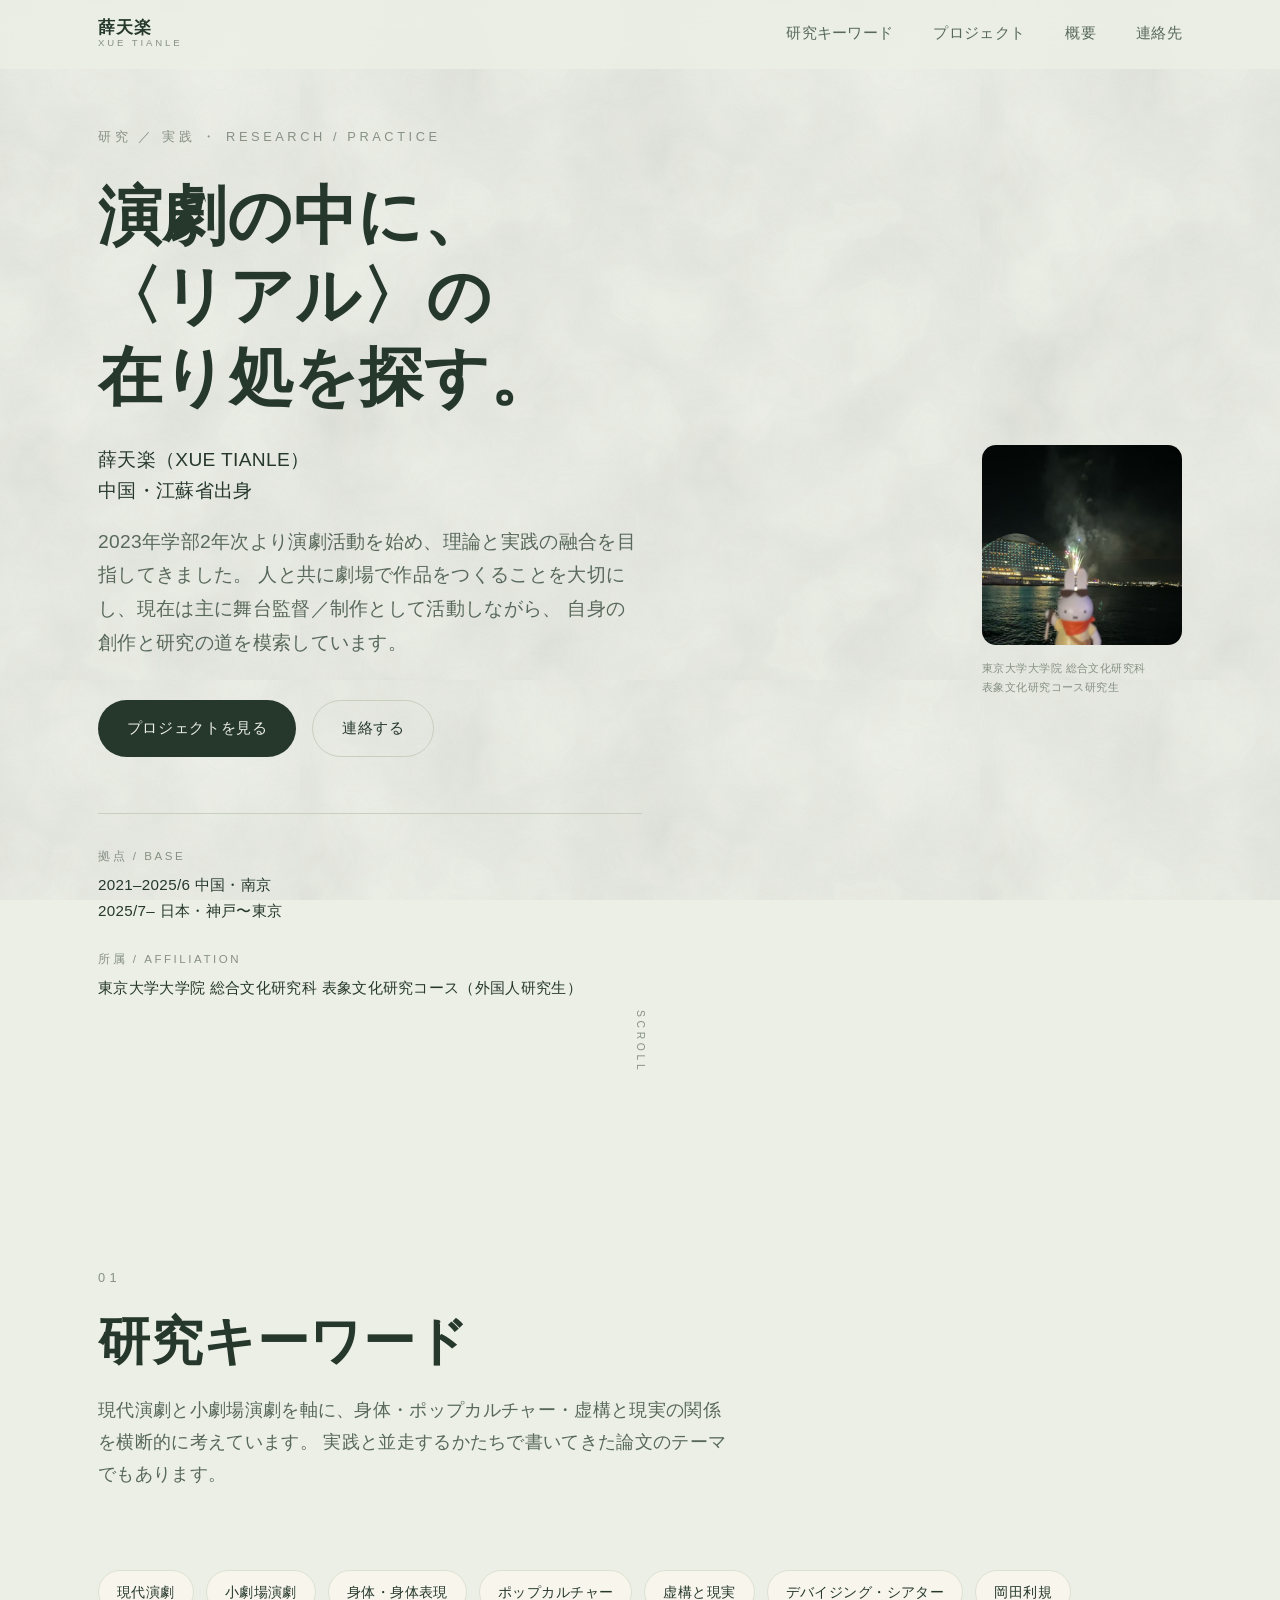
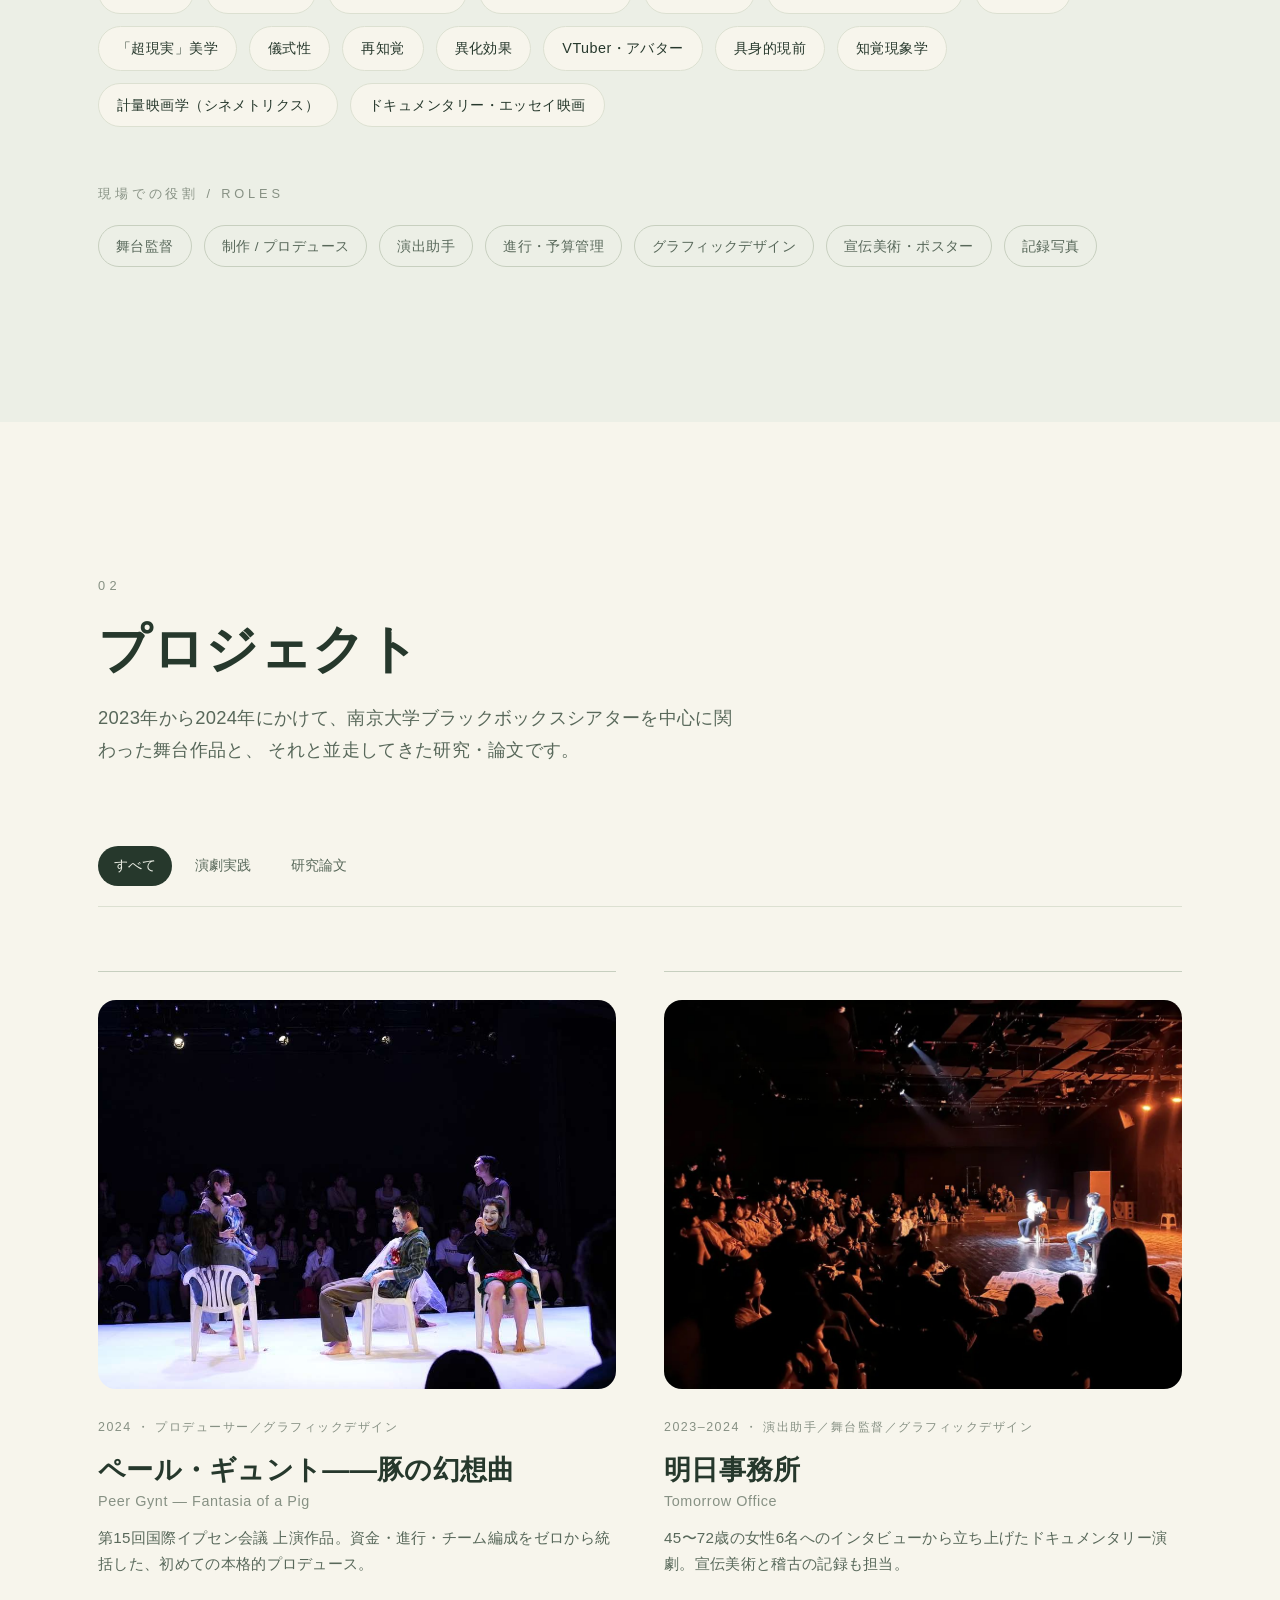
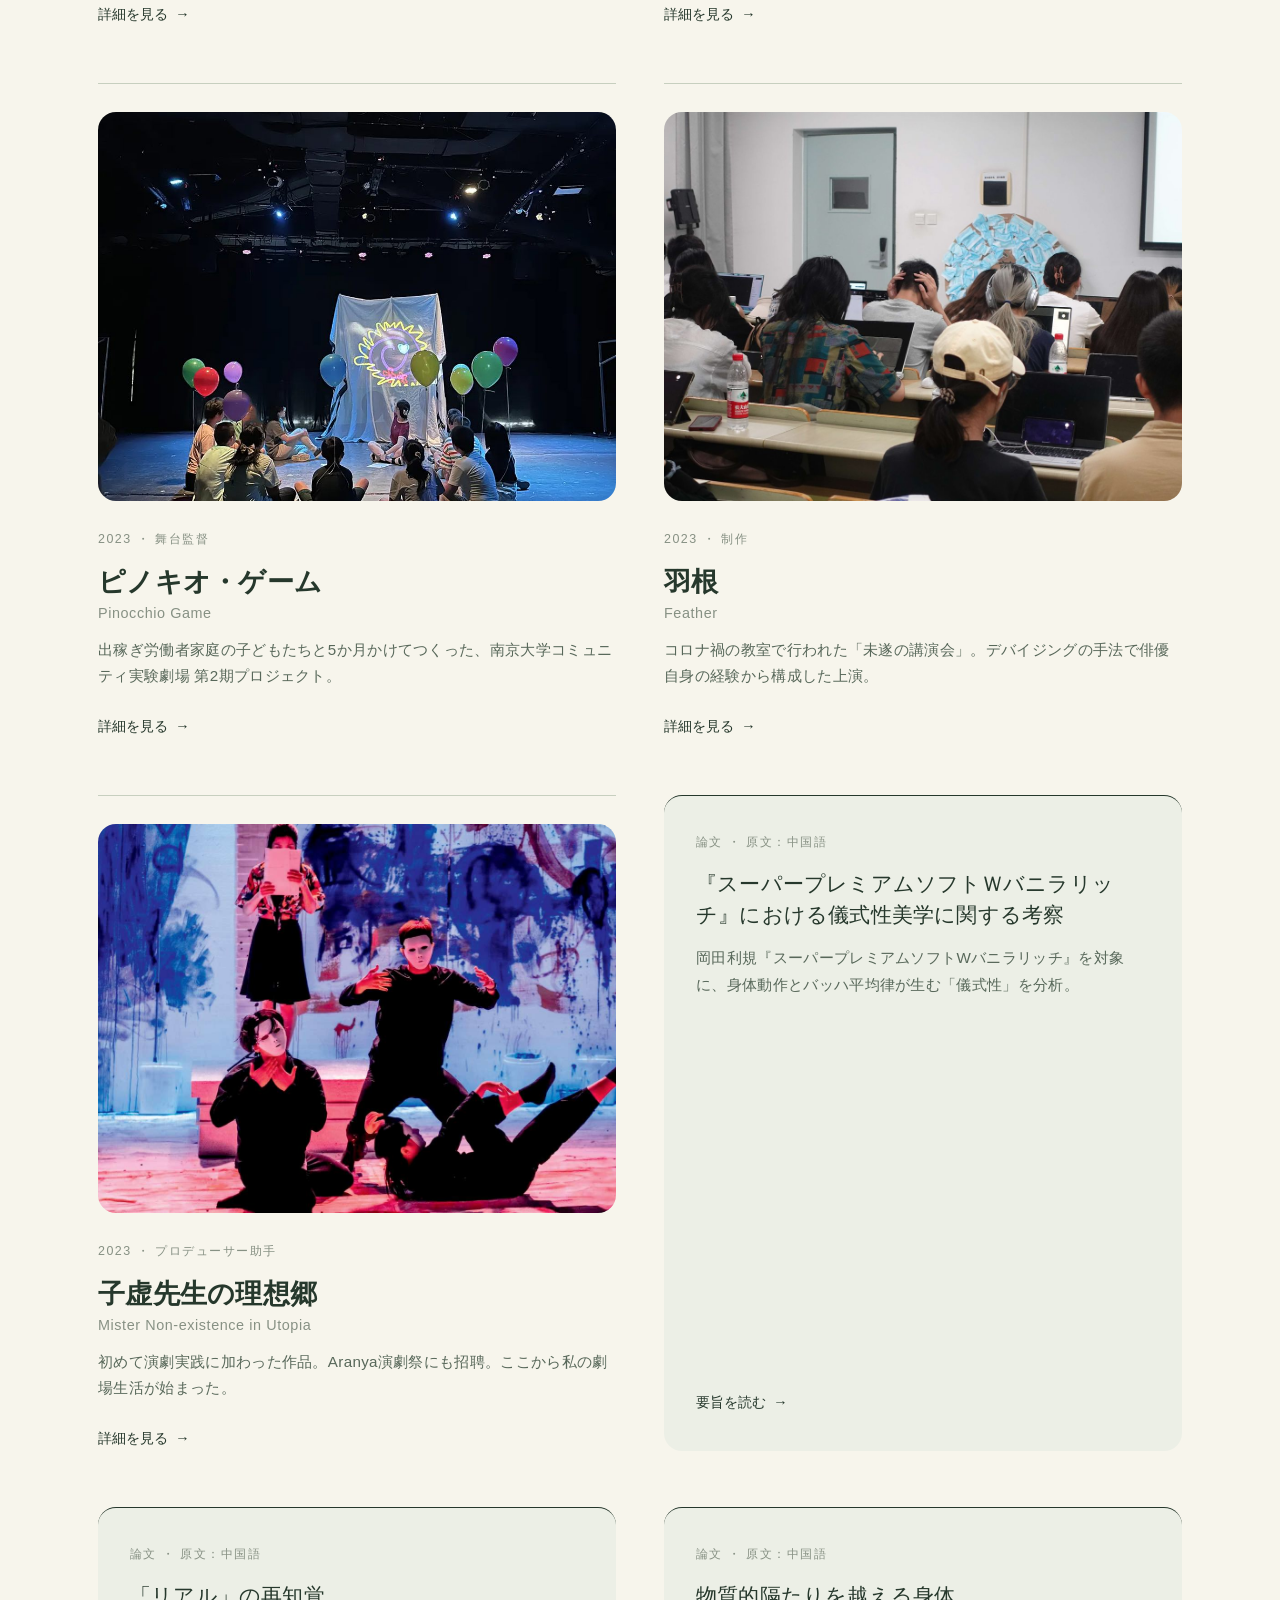
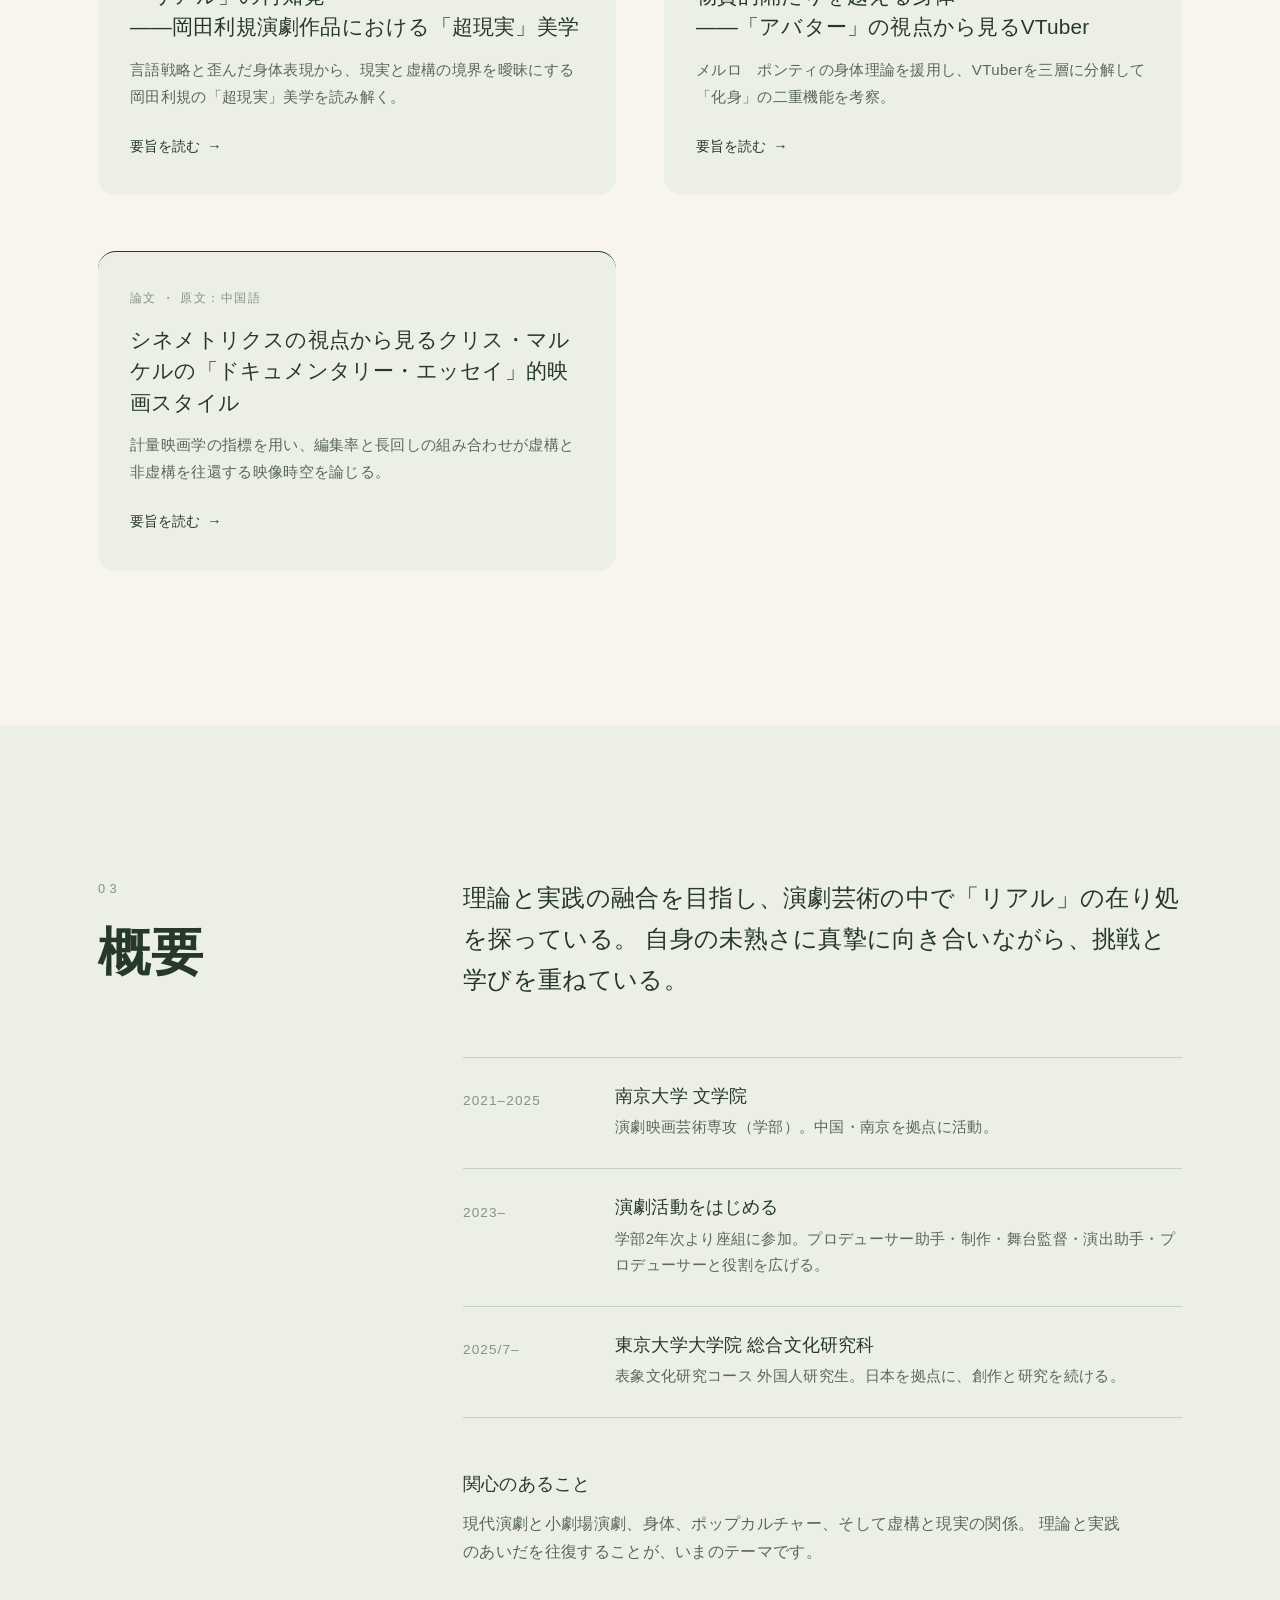
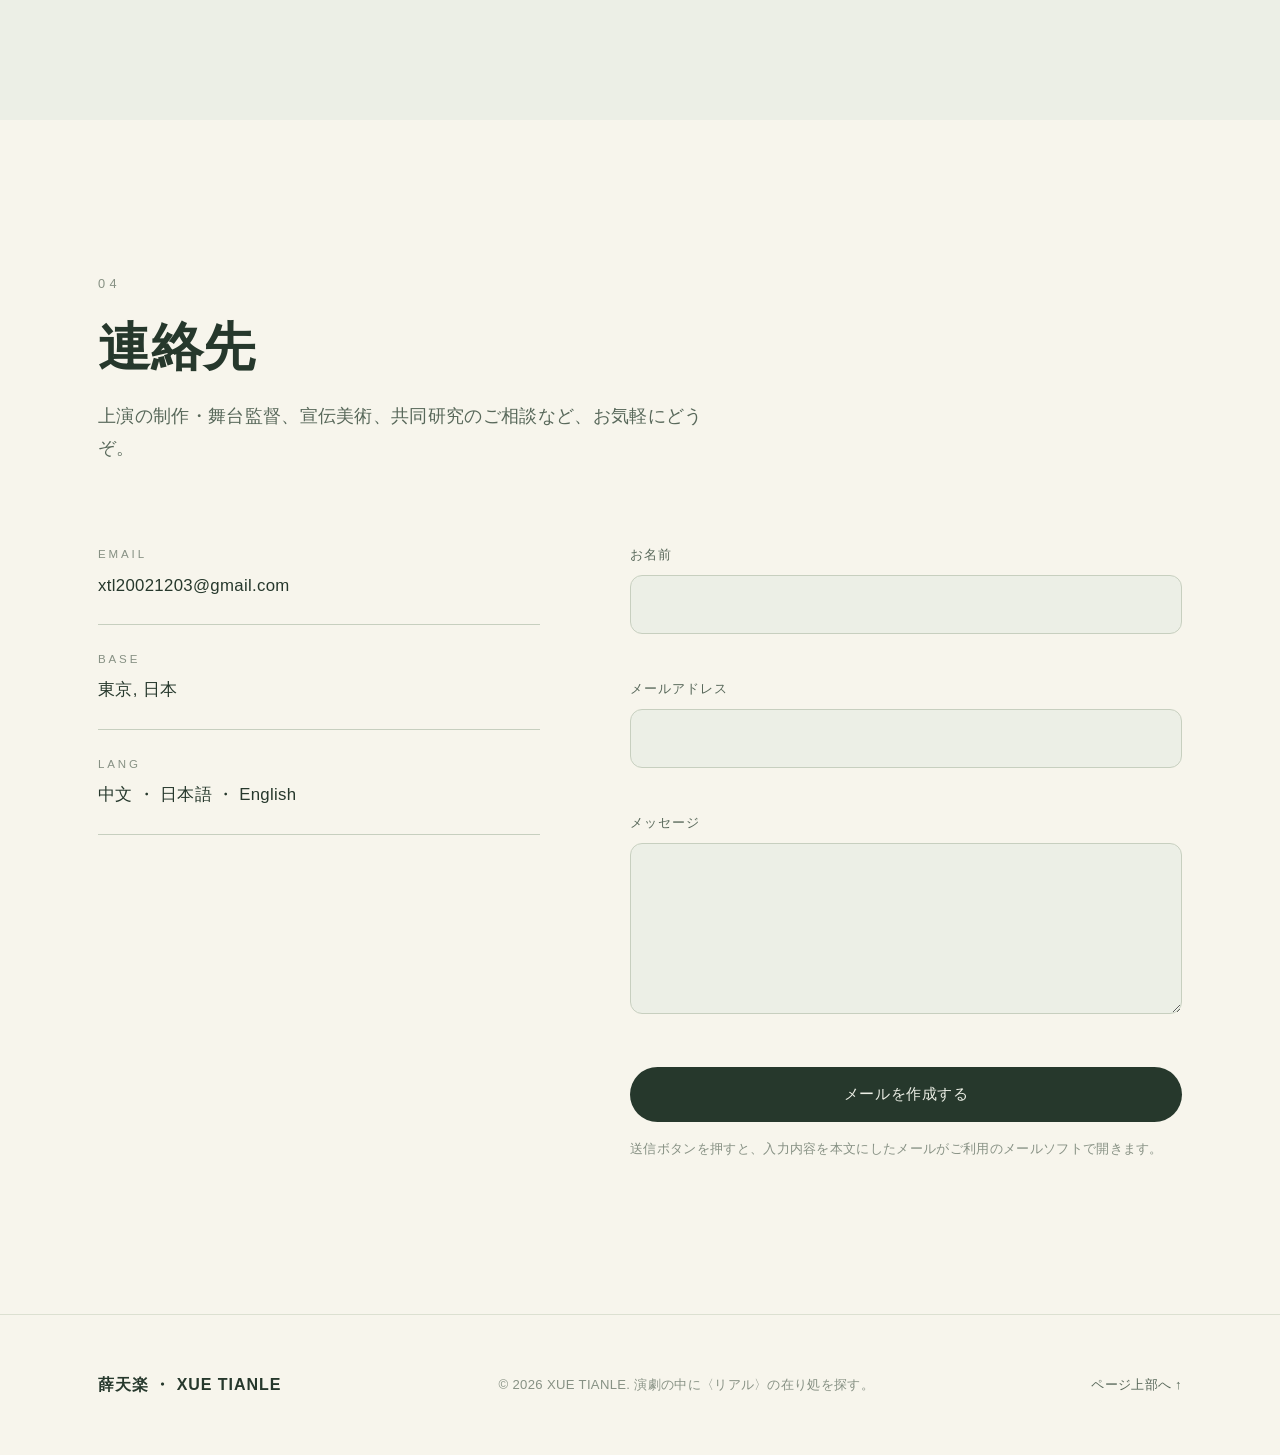
==== commit 3c9b6ed1: "Update index.html" ====
--- a/index.html
+++ b/index.html
@@ -396,6 +396,6 @@
   <button class="lightbox-nav lightbox-next" data-lb-next aria-label="次の画像">›</button>
 </div>
 
-<script src="js/main.js"></script>
+<script src="main.js"></script>
 </body>
 </html>
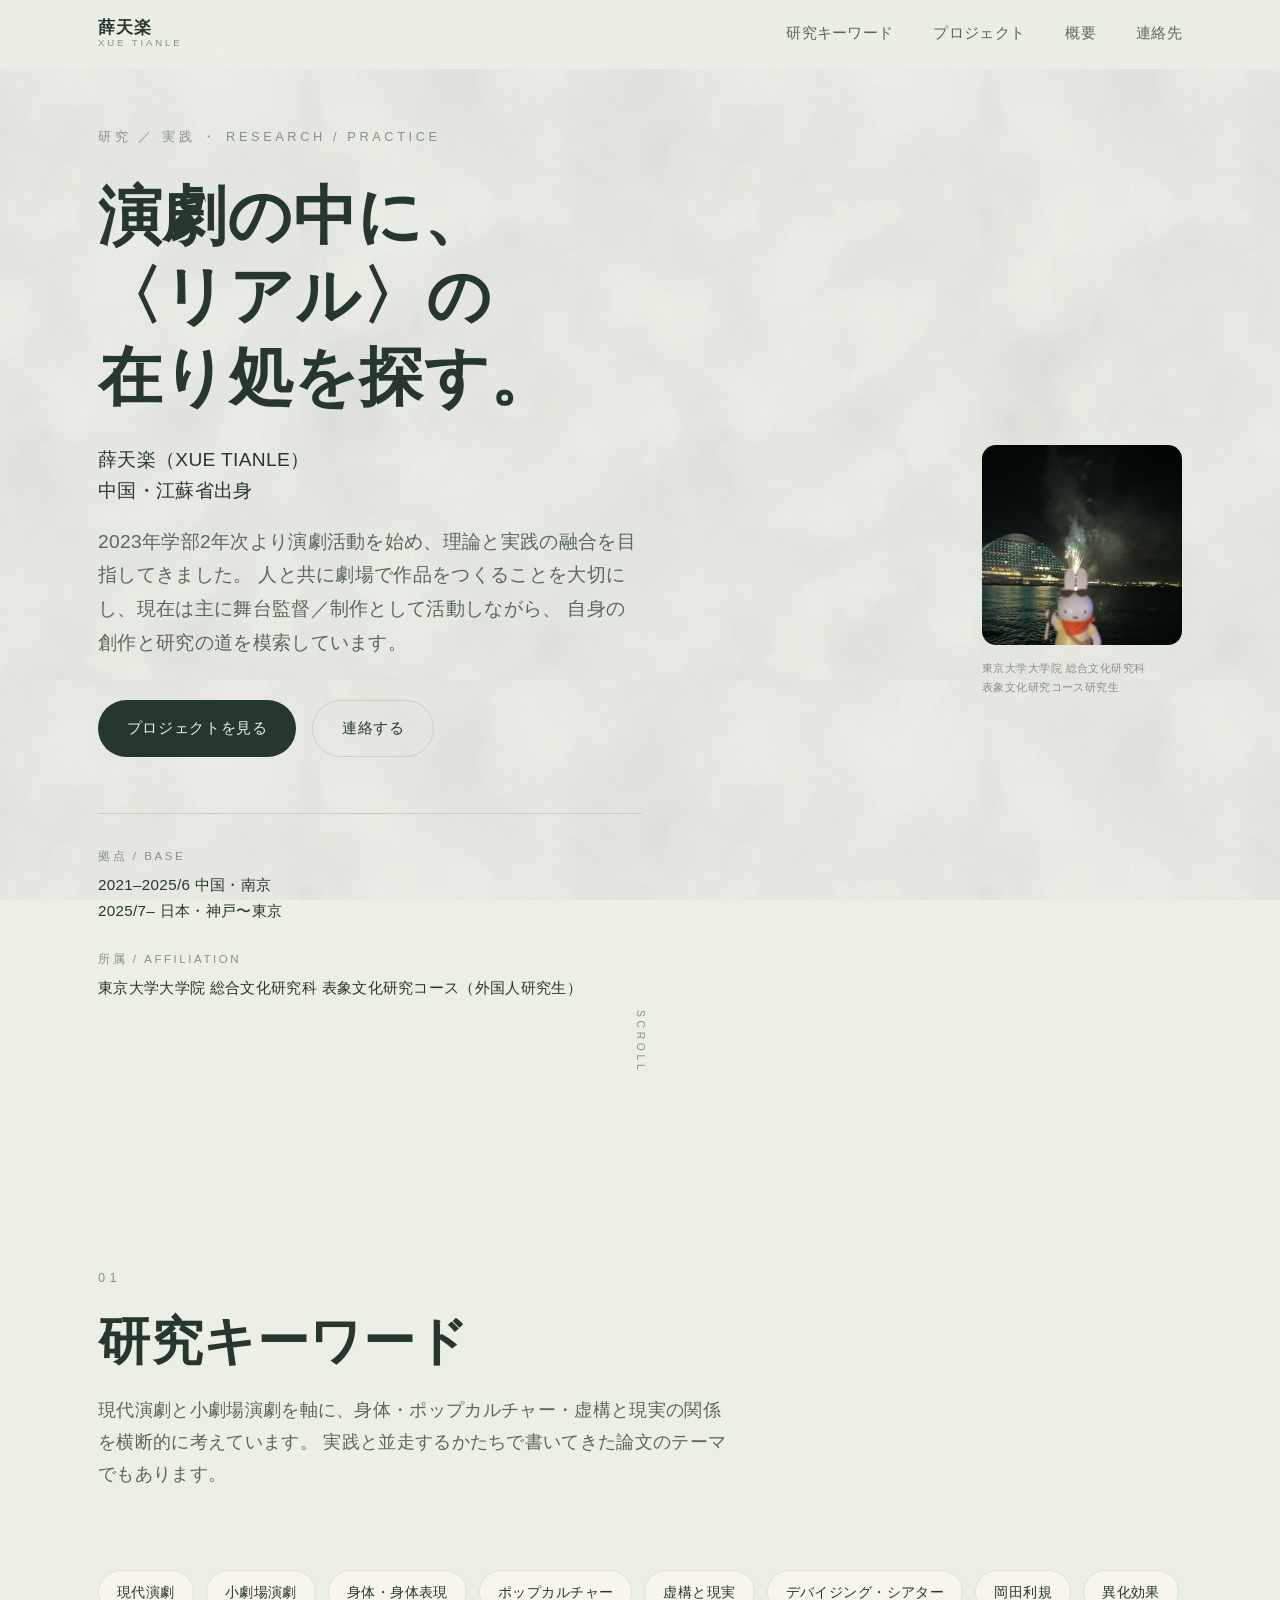
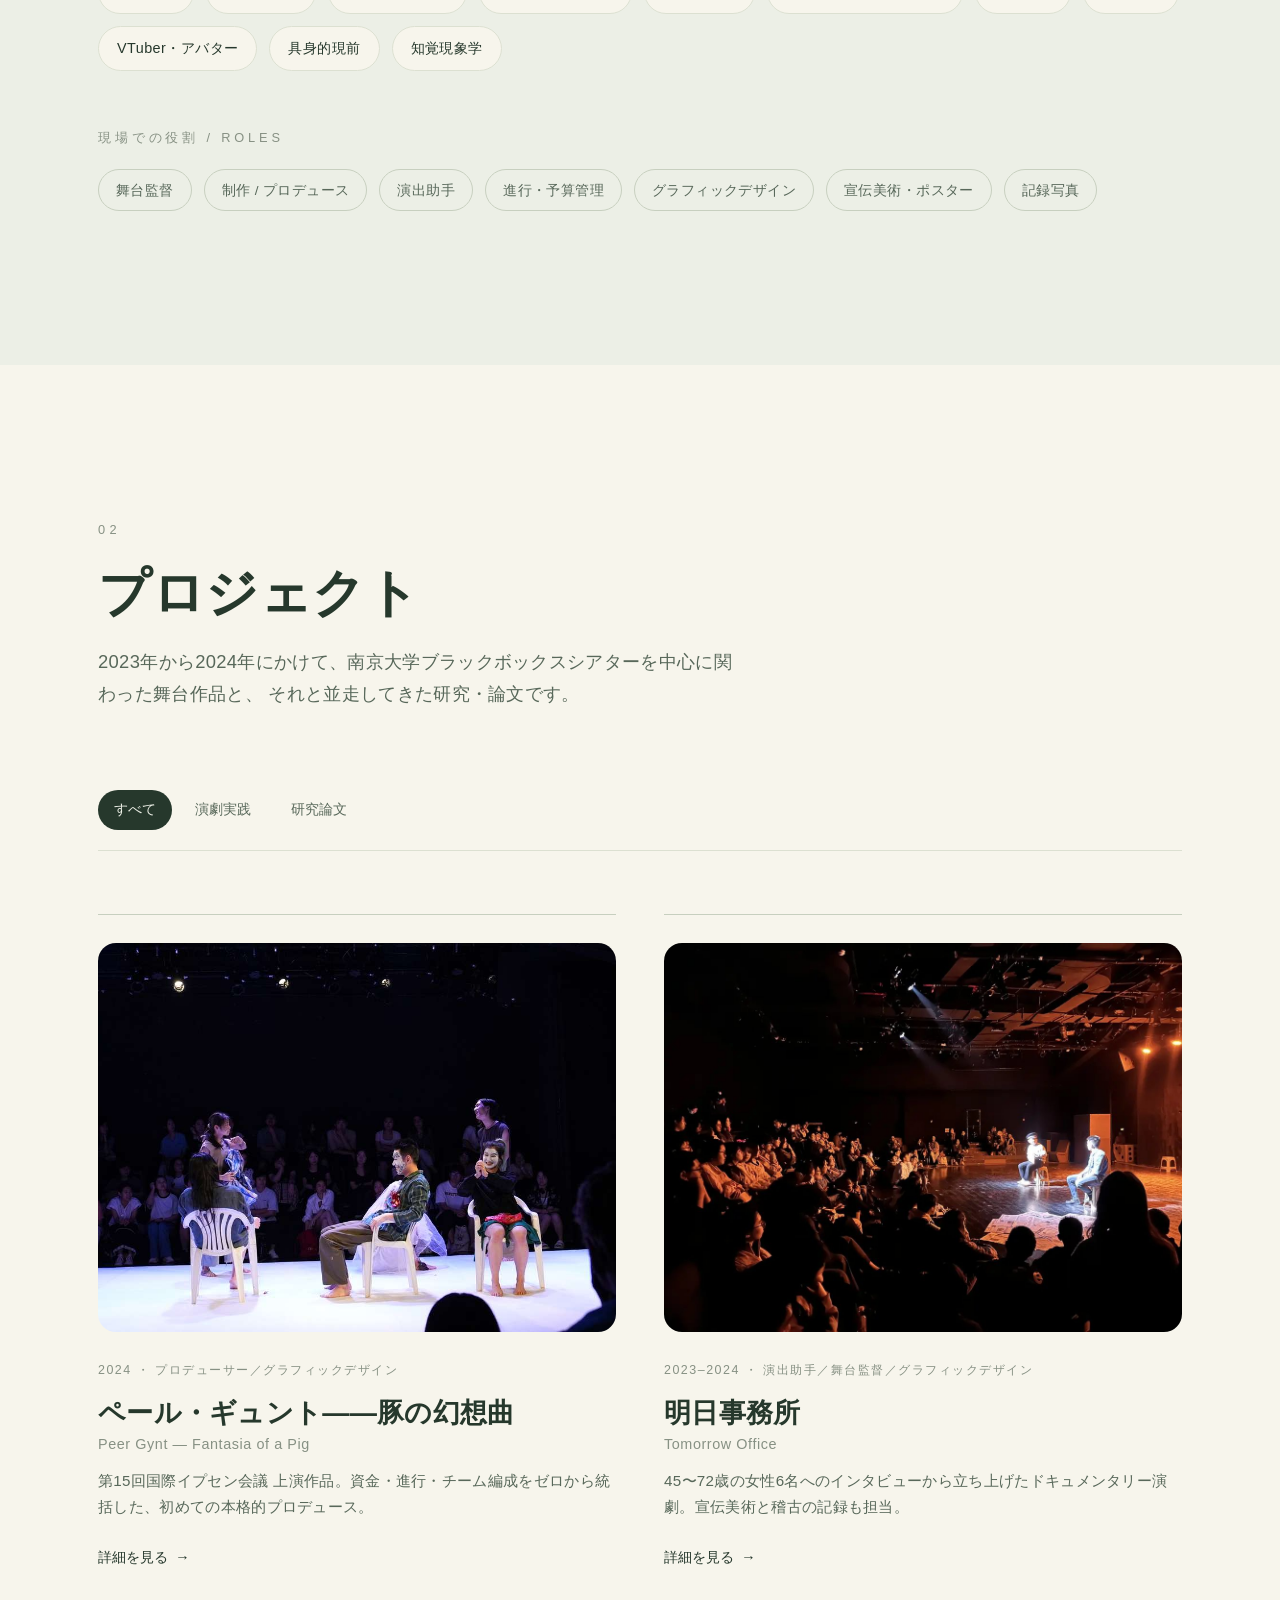
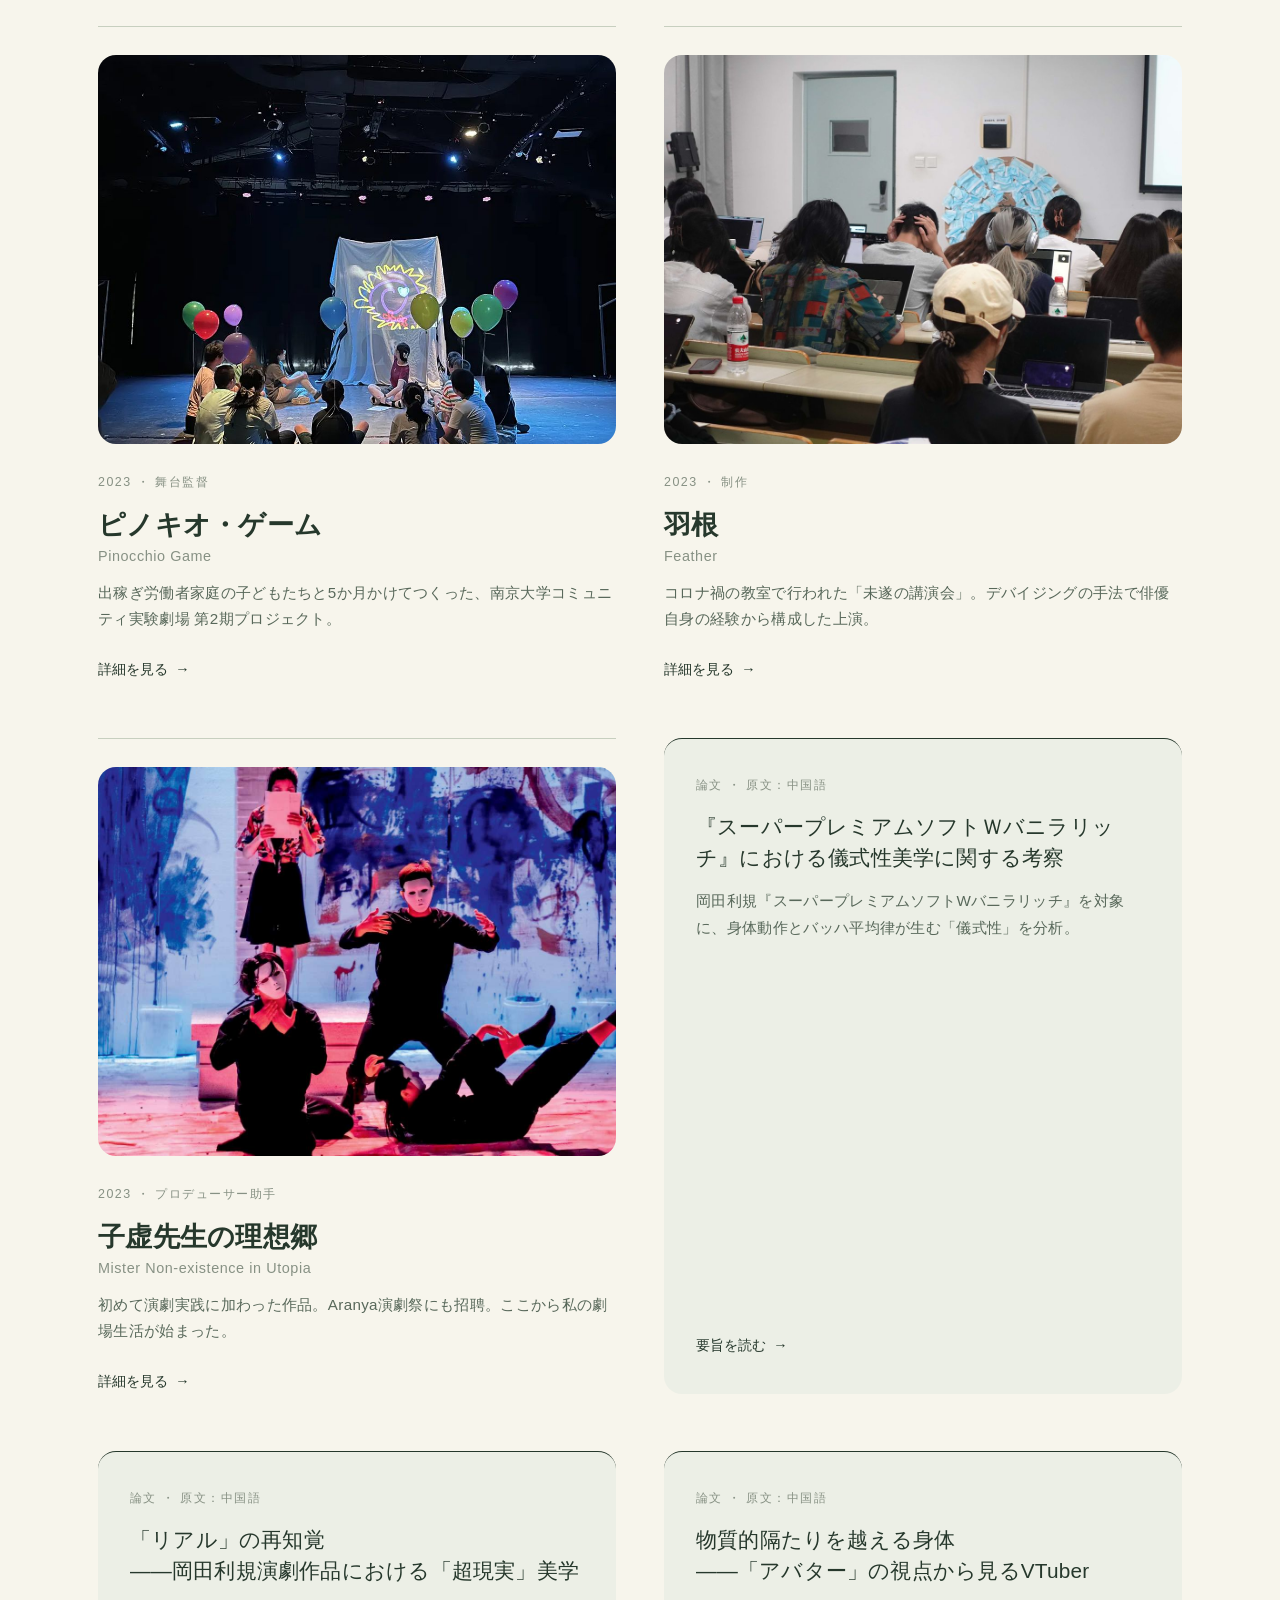
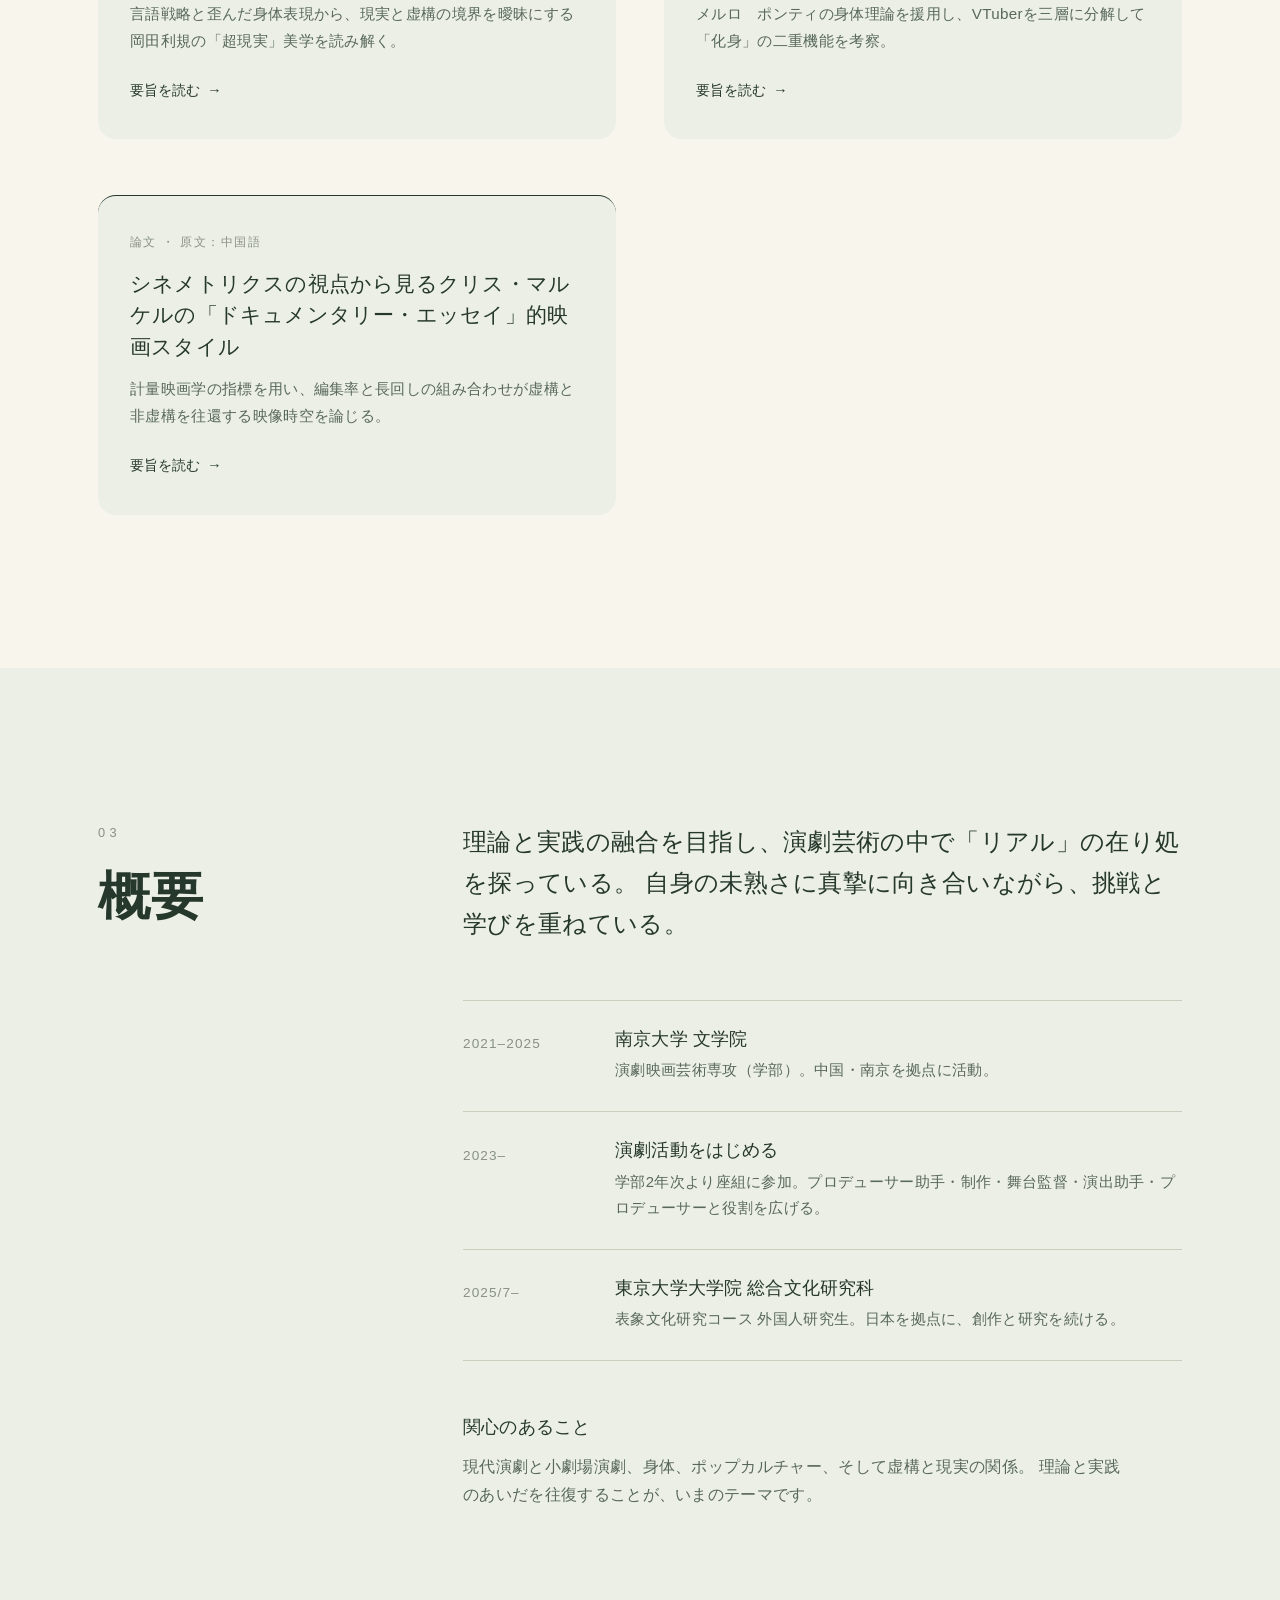
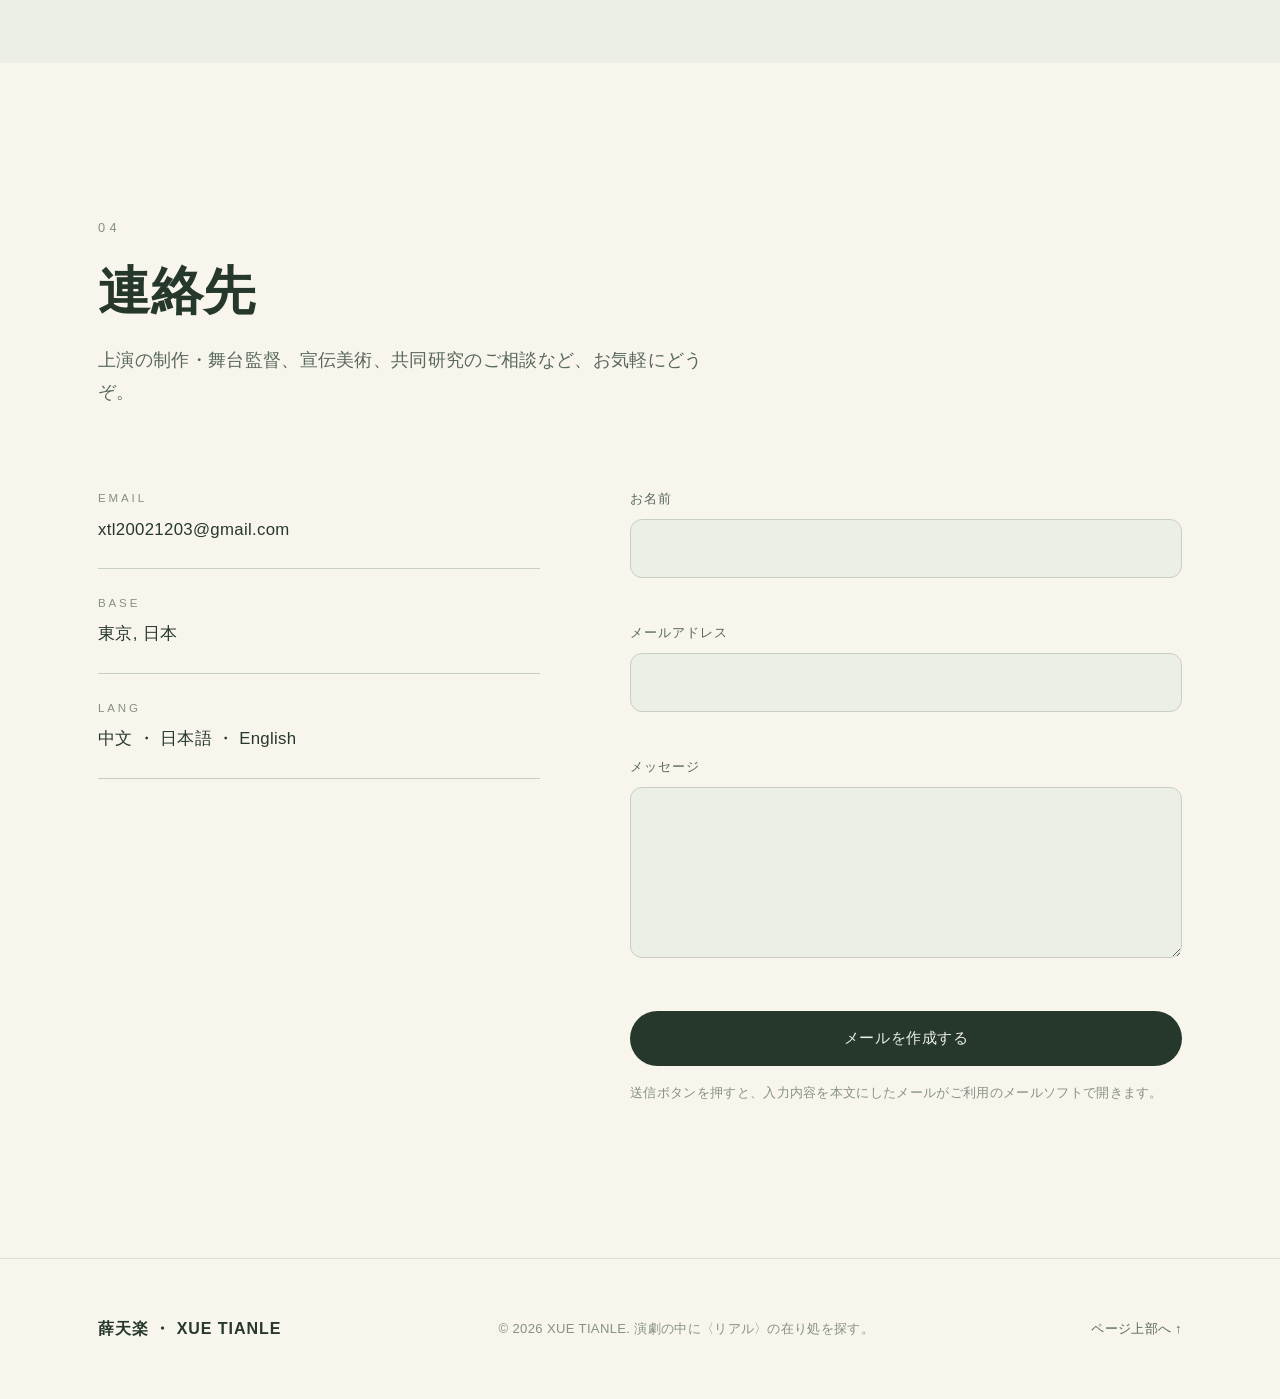
==== commit 014291fe: "研究キーワードの項目を整理" ====
--- a/index.html
+++ b/index.html
@@ -1,401 +1,396 @@
-<!DOCTYPE html>
-<html lang="ja" class="no-js">
-<head>
-  <meta charset="UTF-8" />
-  <meta name="viewport" content="width=device-width, initial-scale=1.0" />
-  <meta
-    name="description"
-    content="薛天楽（XUE TIANLE）— 舞台監督・制作。演劇の中に〈リアル〉の在り処を探す、実践と研究のポートフォリオ。"
-  />
-  <title>薛天楽 XUE TIANLE｜舞台監督・制作</title>
-
-  <!-- JS 有効時のみ .reveal を隠す（JS 無効でも全内容が読める） -->
-  <script>
-    document.documentElement.className = "js";
-  </script>
-
-  <!-- 日本語ウェイトを含む Noto ファミリー（読み込めない場合はシステムフォントにフォールバック） -->
-  <link rel="preconnect" href="https://fonts.googleapis.com" />
-  <link rel="preconnect" href="https://fonts.gstatic.com" crossorigin />
-  <link
-    href="https://fonts.googleapis.com/css2?family=Noto+Sans+JP:wght@300;400;500;700&family=Noto+Serif+JP:wght@500;600&display=swap"
-    rel="stylesheet"
-  />
-
-  <link rel="stylesheet" href="style.css" />
-</head>
-<body>
-<!--
-  ページ構成
-  ├─ header  … 固定ナビゲーション
-  ├─ #home   … ヒーロー（自己紹介 + スローガン + 主視覚）
-  ├─ #skills … 技能タグ（Pill）
-  ├─ #work   … プロジェクト（演劇実践 / 研究論文 をフィルタ表示）
-  ├─ #about  … 経歴・活動拠点・興味
-  ├─ #contact… 連絡先 + フォーム
-  └─ footer
-  詳細モーダル / ライトボックスは body 末尾に配置し、JS で内容を注入する。
--->
-
-<!-- ============ ナビゲーション ============ -->
-<header class="site-header" id="siteHeader">
-  <div class="container nav-inner">
-    <a href="#home" class="nav-logo" aria-label="ホームへ">薛天楽<span>XUE&nbsp;TIANLE</span></a>
-
-    <nav class="nav" id="primaryNav" aria-label="メインナビゲーション">
-      <a href="#keywords">研究キーワード</a>
-      <a href="#work">プロジェクト</a>
-      <a href="#about">概要</a>
-      <a href="#contact">連絡先</a>
-    </nav>
-
-    <button
-      class="nav-toggle"
-      id="navToggle"
-      aria-expanded="false"
-      aria-controls="primaryNav"
-      aria-label="メニューを開閉">
-      <span></span><span></span><span></span>
-    </button>
-  </div>
-</header>
-
-<main>
-  <!-- ============ ヒーロー ============ -->
-  <section class="hero" id="home">
-    <div class="container hero-grid">
-      <div class="hero-head">
-        <p class="eyebrow reveal">研究 ／ 実践 ・ RESEARCH / PRACTICE</p>
-        <h1 class="hero-title reveal">
-          演劇の中に、<br /><em>〈リアル〉</em>の<br />在り処を探す。
-        </h1>
-      </div>
-
-      <div class="hero-body">
-        <div class="hero-lead reveal">
-          <p class="hero-lead-name">薛天楽（XUE&nbsp;TIANLE）<br />中国・江蘇省出身</p>
-          <p>
-            2023年学部2年次より演劇活動を始め、理論と実践の融合を目指してきました。
-            人と共に劇場で作品をつくることを大切にし、現在は主に舞台監督／制作として活動しながら、
-            自身の創作と研究の道を模索しています。
-          </p>
-        </div>
-        <div class="hero-actions reveal">
-          <a href="#work" class="btn btn-primary">プロジェクトを見る</a>
-          <a href="#contact" class="btn btn-ghost">連絡する</a>
-        </div>
-        <dl class="hero-facts reveal">
-          <div><dt>拠点 / BASE</dt><dd>2021–2025/6 中国・南京<br />2025/7– 日本・神戸〜東京</dd></div>
-          <div><dt>所属 / AFFILIATION</dt><dd>東京大学大学院 総合文化研究科 表象文化研究コース（外国人研究生）</dd></div>
-        </dl>
-      </div>
-
-      <div class="hero-visual reveal">
-        <div class="hero-portrait">
-          <img
-            src="assets/profile/portrait.jpg"
-            alt="薛天楽"
-            width="400" height="400" loading="eager" />
-        </div>
-        <p class="hero-caption">東京大学大学院 総合文化研究科<br />表象文化研究コース研究生</p>
-      </div>
-    </div>
-    <a href="#keywords" class="scroll-cue" aria-hidden="true">SCROLL</a>
-  </section>
-
-  <!-- ============ 研究キーワード ============ -->
-  <section class="section" id="keywords">
-    <div class="container">
-      <header class="section-head reveal">
-        <p class="section-index">01</p>
-        <h2 class="section-title">研究キーワード</h2>
-        <p class="section-sub">
-          現代演劇と小劇場演劇を軸に、身体・ポップカルチャー・虚構と現実の関係を横断的に考えています。
-          実践と並走するかたちで書いてきた論文のテーマでもあります。
-        </p>
-      </header>
-
-      <div class="pill-group reveal" aria-label="研究キーワード">
-        <span class="pill">現代演劇</span>
-        <span class="pill">小劇場演劇</span>
-        <span class="pill">身体・身体表現</span>
-        <span class="pill">ポップカルチャー</span>
-        <span class="pill">虚構と現実</span>
-        <span class="pill">デバイジング・シアター</span>
-        <span class="pill">岡田利規</span>
-        <span class="pill">「超現実」美学</span>
-        <span class="pill">儀式性</span>
-        <span class="pill">再知覚</span>
-        <span class="pill">異化効果</span>
-        <span class="pill">VTuber・アバター</span>
-        <span class="pill">具身的現前</span>
-        <span class="pill">知覚現象学</span>
-        <span class="pill">計量映画学（シネメトリクス）</span>
-        <span class="pill">ドキュメンタリー・エッセイ映画</span>
-      </div>
-
-      <div class="reveal" style="margin-top: 3.5rem">
-        <p class="pill-caption">現場での役割 / ROLES</p>
-        <div class="pill-group pill-group--muted">
-          <span class="pill pill--outline">舞台監督</span>
-          <span class="pill pill--outline">制作 / プロデュース</span>
-          <span class="pill pill--outline">演出助手</span>
-          <span class="pill pill--outline">進行・予算管理</span>
-          <span class="pill pill--outline">グラフィックデザイン</span>
-          <span class="pill pill--outline">宣伝美術・ポスター</span>
-          <span class="pill pill--outline">記録写真</span>
-        </div>
-      </div>
-    </div>
-  </section>
-
-  <!-- ============ プロジェクト ============ -->
-  <section class="section section--alt" id="work">
-    <div class="container">
-      <header class="section-head reveal">
-        <p class="section-index">02</p>
-        <h2 class="section-title">プロジェクト</h2>
-        <p class="section-sub">
-          2023年から2024年にかけて、南京大学ブラックボックスシアターを中心に関わった舞台作品と、
-          それと並走してきた研究・論文です。
-        </p>
-      </header>
-
-      <div class="filter-bar reveal" role="tablist" aria-label="プロジェクトの絞り込み">
-        <button class="filter is-active" role="tab" aria-selected="true" data-filter="all">すべて</button>
-        <button class="filter" role="tab" aria-selected="false" data-filter="stage">演劇実践</button>
-        <button class="filter" role="tab" aria-selected="false" data-filter="research">研究論文</button>
-      </div>
-
-      <div class="work-grid" id="workGrid">
-        <!-- 演劇実践 -->
-        <article class="card reveal" data-category="stage" data-project="peergynt">
-          <div class="card-media">
-            <img src="assets/peergynt/still-1.jpg" alt="『ペール・ギュント――豚の幻想曲』舞台写真" loading="lazy" />
-          </div>
-          <div class="card-body">
-            <p class="card-meta">2024 ・ プロデューサー／グラフィックデザイン</p>
-            <h3 class="card-title">ペール・ギュント――豚の幻想曲<br /><span class="card-title-en">Peer Gynt — Fantasia of a Pig</span></h3>
-            <p class="card-desc">第15回国際イプセン会議 上演作品。資金・進行・チーム編成をゼロから統括した、初めての本格的プロデュース。</p>
-            <button class="card-link" data-open="peergynt">詳細を見る<span aria-hidden="true">→</span></button>
-          </div>
-        </article>
-
-        <article class="card reveal" data-category="stage" data-project="tomorrow">
-          <div class="card-media">
-            <img src="assets/tomorrow/still-1.jpg" alt="『明日事務所』舞台写真" loading="lazy" />
-          </div>
-          <div class="card-body">
-            <p class="card-meta">2023–2024 ・ 演出助手／舞台監督／グラフィックデザイン</p>
-            <h3 class="card-title">明日事務所<br /><span class="card-title-en">Tomorrow Office</span></h3>
-            <p class="card-desc">45〜72歳の女性6名へのインタビューから立ち上げたドキュメンタリー演劇。宣伝美術と稽古の記録も担当。</p>
-            <button class="card-link" data-open="tomorrow">詳細を見る<span aria-hidden="true">→</span></button>
-          </div>
-        </article>
-
-        <article class="card reveal" data-category="stage" data-project="pinocchio">
-          <div class="card-media">
-            <img src="assets/pinocchio/still-1.jpg" alt="『ピノキオ・ゲーム』舞台写真" loading="lazy" />
-          </div>
-          <div class="card-body">
-            <p class="card-meta">2023 ・ 舞台監督</p>
-            <h3 class="card-title">ピノキオ・ゲーム<br /><span class="card-title-en">Pinocchio Game</span></h3>
-            <p class="card-desc">出稼ぎ労働者家庭の子どもたちと5か月かけてつくった、南京大学コミュニティ実験劇場 第2期プロジェクト。</p>
-            <button class="card-link" data-open="pinocchio">詳細を見る<span aria-hidden="true">→</span></button>
-          </div>
-        </article>
-
-        <article class="card reveal" data-category="stage" data-project="feather">
-          <div class="card-media">
-            <img src="assets/feather/still-1.jpg" alt="『羽根』舞台写真" loading="lazy" />
-          </div>
-          <div class="card-body">
-            <p class="card-meta">2023 ・ 制作</p>
-            <h3 class="card-title">羽根<br /><span class="card-title-en">Feather</span></h3>
-            <p class="card-desc">コロナ禍の教室で行われた「未遂の講演会」。デバイジングの手法で俳優自身の経験から構成した上演。</p>
-            <button class="card-link" data-open="feather">詳細を見る<span aria-hidden="true">→</span></button>
-          </div>
-        </article>
-
-        <article class="card reveal" data-category="stage" data-project="utopia">
-          <div class="card-media">
-            <img src="assets/utopia/still-1.jpg" alt="『子虚先生の理想郷』舞台写真" loading="lazy" />
-          </div>
-          <div class="card-body">
-            <p class="card-meta">2023 ・ プロデューサー助手</p>
-            <h3 class="card-title">子虚先生の理想郷<br /><span class="card-title-en">Mister Non-existence in Utopia</span></h3>
-            <p class="card-desc">初めて演劇実践に加わった作品。Aranya演劇祭にも招聘。ここから私の劇場生活が始まった。</p>
-            <button class="card-link" data-open="utopia">詳細を見る<span aria-hidden="true">→</span></button>
-          </div>
-        </article>
-
-        <!-- 研究論文 -->
-        <article class="card card--paper reveal" data-category="research" data-project="paper-premium">
-          <div class="card-body">
-            <p class="card-meta">論文 ・ 原文：中国語</p>
-            <h3 class="card-title">『スーパープレミアムソフトＷバニラリッチ』における儀式性美学に関する考察</h3>
-            <p class="card-desc">岡田利規『スーパープレミアムソフトWバニラリッチ』を対象に、身体動作とバッハ平均律が生む「儀式性」を分析。</p>
-            <button class="card-link" data-open="paper-premium">要旨を読む<span aria-hidden="true">→</span></button>
-          </div>
-        </article>
-
-        <article class="card card--paper reveal" data-category="research" data-project="paper-real">
-          <div class="card-body">
-            <p class="card-meta">論文 ・ 原文：中国語</p>
-            <h3 class="card-title">「リアル」の再知覚<br />――岡田利規演劇作品における「超現実」美学</h3>
-            <p class="card-desc">言語戦略と歪んだ身体表現から、現実と虚構の境界を曖昧にする岡田利規の「超現実」美学を読み解く。</p>
-            <button class="card-link" data-open="paper-real">要旨を読む<span aria-hidden="true">→</span></button>
-          </div>
-        </article>
-
-        <article class="card card--paper reveal" data-category="research" data-project="paper-vtuber">
-          <div class="card-body">
-            <p class="card-meta">論文 ・ 原文：中国語</p>
-            <h3 class="card-title">物質的隔たりを越える身体<br />――「アバター」の視点から見るVTuber</h3>
-            <p class="card-desc">メルロ゠ポンティの身体理論を援用し、VTuberを三層に分解して「化身」の二重機能を考察。</p>
-            <button class="card-link" data-open="paper-vtuber">要旨を読む<span aria-hidden="true">→</span></button>
-          </div>
-        </article>
-
-        <article class="card card--paper reveal" data-category="research" data-project="paper-cinemetrics">
-          <div class="card-body">
-            <p class="card-meta">論文 ・ 原文：中国語</p>
-            <h3 class="card-title">シネメトリクスの視点から見るクリス・マルケルの「ドキュメンタリー・エッセイ」的映画スタイル</h3>
-            <p class="card-desc">計量映画学の指標を用い、編集率と長回しの組み合わせが虚構と非虚構を往還する映像時空を論じる。</p>
-            <button class="card-link" data-open="paper-cinemetrics">要旨を読む<span aria-hidden="true">→</span></button>
-          </div>
-        </article>
-      </div>
-    </div>
-  </section>
-
-  <!-- ============ 概要 ============ -->
-  <section class="section" id="about">
-    <div class="container about-grid">
-      <header class="section-head reveal">
-        <p class="section-index">03</p>
-        <h2 class="section-title">概要</h2>
-      </header>
-
-      <div class="about-body">
-        <p class="about-lead reveal">
-          理論と実践の融合を目指し、演劇芸術の中で「リアル」の在り処を探っている。
-          自身の未熟さに真摯に向き合いながら、挑戦と学びを重ねている。
-        </p>
-
-        <div class="timeline reveal">
-          <div class="timeline-item">
-            <span class="timeline-year">2021–2025</span>
-            <div>
-              <h3>南京大学 文学院</h3>
-              <p>演劇映画芸術専攻（学部）。中国・南京を拠点に活動。</p>
-            </div>
-          </div>
-          <div class="timeline-item">
-            <span class="timeline-year">2023–</span>
-            <div>
-              <h3>演劇活動をはじめる</h3>
-              <p>学部2年次より座組に参加。プロデューサー助手・制作・舞台監督・演出助手・プロデューサーと役割を広げる。</p>
-            </div>
-          </div>
-          <div class="timeline-item">
-            <span class="timeline-year">2025/7–</span>
-            <div>
-              <h3>東京大学大学院 総合文化研究科</h3>
-              <p>表象文化研究コース 外国人研究生。日本を拠点に、創作と研究を続ける。</p>
-            </div>
-          </div>
-        </div>
-
-        <div class="about-interests reveal">
-          <h3>関心のあること</h3>
-          <p>
-            現代演劇と小劇場演劇、身体、ポップカルチャー、そして虚構と現実の関係。
-            理論と実践のあいだを往復することが、いまのテーマです。
-          </p>
-        </div>
-      </div>
-    </div>
-  </section>
-
-  <!-- ============ 連絡先 ============ -->
-  <section class="section section--alt" id="contact">
-    <div class="container contact-grid">
-      <header class="section-head reveal">
-        <p class="section-index">04</p>
-        <h2 class="section-title">連絡先</h2>
-        <p class="section-sub">
-          上演の制作・舞台監督、宣伝美術、共同研究のご相談など、お気軽にどうぞ。
-        </p>
-      </header>
-
-      <div class="contact-cols">
-        <div class="contact-direct reveal">
-          <a class="contact-line" href="mailto:xtl20021203@gmail.com">
-            <span class="contact-label">EMAIL</span>
-            <span class="contact-value">xtl20021203@gmail.com</span>
-          </a>
-          <div class="contact-line">
-            <span class="contact-label">BASE</span>
-            <span class="contact-value">東京, 日本</span>
-          </div>
-          <div class="contact-line">
-            <span class="contact-label">LANG</span>
-            <span class="contact-value">中文 ・ 日本語 ・ English</span>
-          </div>
-        </div>
-
-        <form class="contact-form reveal" id="contactForm" novalidate>
-          <div class="field">
-            <label for="cf-name">お名前</label>
-            <input type="text" id="cf-name" name="name" autocomplete="name" required />
-            <span class="field-error" data-for="cf-name"></span>
-          </div>
-          <div class="field">
-            <label for="cf-email">メールアドレス</label>
-            <input type="email" id="cf-email" name="email" autocomplete="email" required />
-            <span class="field-error" data-for="cf-email"></span>
-          </div>
-          <div class="field">
-            <label for="cf-message">メッセージ</label>
-            <textarea id="cf-message" name="message" rows="5" required></textarea>
-            <span class="field-error" data-for="cf-message"></span>
-          </div>
-          <button type="submit" class="btn btn-primary btn-block">メールを作成する</button>
-          <p class="form-note" id="formNote" role="status" aria-live="polite">
-            送信ボタンを押すと、入力内容を本文にしたメールがご利用のメールソフトで開きます。
-          </p>
-        </form>
-      </div>
-    </div>
-  </section>
-</main>
-
-<footer class="site-footer">
-  <div class="container footer-inner">
-    <p class="footer-name">薛天楽 ・ XUE TIANLE</p>
-    <p class="footer-copy">© <span id="year">2026</span> XUE TIANLE. 演劇の中に〈リアル〉の在り処を探す。</p>
-    <a href="#home" class="footer-top">ページ上部へ ↑</a>
-  </div>
-</footer>
-
-<!-- ============ プロジェクト詳細モーダル ============ -->
-<div class="modal" id="projectModal" aria-hidden="true">
-  <div class="modal-backdrop" data-close></div>
-  <div class="modal-dialog" role="dialog" aria-modal="true" aria-labelledby="modalContent">
-    <button class="modal-close" data-close aria-label="閉じる">×</button>
-    <div class="modal-content" id="modalContent"><!-- JS が注入 --></div>
-  </div>
-</div>
-
-<!-- ============ 画像ライトボックス ============ -->
-<div class="lightbox" id="lightbox" aria-hidden="true">
-  <button class="lightbox-close" data-lb-close aria-label="閉じる">×</button>
-  <button class="lightbox-nav lightbox-prev" data-lb-prev aria-label="前の画像">‹</button>
-  <img class="lightbox-img" id="lightboxImg" src="" alt="" />
-  <button class="lightbox-nav lightbox-next" data-lb-next aria-label="次の画像">›</button>
-</div>
-
-<script src="main.js"></script>
-</body>
-</html>
+<!DOCTYPE html>
+<html lang="ja" class="no-js">
+<head>
+  <meta charset="UTF-8" />
+  <meta name="viewport" content="width=device-width, initial-scale=1.0" />
+  <meta
+    name="description"
+    content="薛天楽（XUE TIANLE）— 舞台監督・制作。演劇の中に〈リアル〉の在り処を探す、実践と研究のポートフォリオ。"
+  />
+  <title>薛天楽 XUE TIANLE｜舞台監督・制作</title>
+
+  <!-- JS 有効時のみ .reveal を隠す（JS 無効でも全内容が読める） -->
+  <script>
+    document.documentElement.className = "js";
+  </script>
+
+  <!-- 日本語ウェイトを含む Noto ファミリー（読み込めない場合はシステムフォントにフォールバック） -->
+  <link rel="preconnect" href="https://fonts.googleapis.com" />
+  <link rel="preconnect" href="https://fonts.gstatic.com" crossorigin />
+  <link
+    href="https://fonts.googleapis.com/css2?family=Noto+Sans+JP:wght@300;400;500;700&family=Noto+Serif+JP:wght@500;600&display=swap"
+    rel="stylesheet"
+  />
+
+  <link rel="stylesheet" href="style.css" />
+</head>
+<body>
+<!--
+  ページ構成
+  ├─ header  … 固定ナビゲーション
+  ├─ #home   … ヒーロー（自己紹介 + スローガン + 主視覚）
+  ├─ #skills … 技能タグ（Pill）
+  ├─ #work   … プロジェクト（演劇実践 / 研究論文 をフィルタ表示）
+  ├─ #about  … 経歴・活動拠点・興味
+  ├─ #contact… 連絡先 + フォーム
+  └─ footer
+  詳細モーダル / ライトボックスは body 末尾に配置し、JS で内容を注入する。
+-->
+
+<!-- ============ ナビゲーション ============ -->
+<header class="site-header" id="siteHeader">
+  <div class="container nav-inner">
+    <a href="#home" class="nav-logo" aria-label="ホームへ">薛天楽<span>XUE&nbsp;TIANLE</span></a>
+
+    <nav class="nav" id="primaryNav" aria-label="メインナビゲーション">
+      <a href="#keywords">研究キーワード</a>
+      <a href="#work">プロジェクト</a>
+      <a href="#about">概要</a>
+      <a href="#contact">連絡先</a>
+    </nav>
+
+    <button
+      class="nav-toggle"
+      id="navToggle"
+      aria-expanded="false"
+      aria-controls="primaryNav"
+      aria-label="メニューを開閉">
+      <span></span><span></span><span></span>
+    </button>
+  </div>
+</header>
+
+<main>
+  <!-- ============ ヒーロー ============ -->
+  <section class="hero" id="home">
+    <div class="container hero-grid">
+      <div class="hero-head">
+        <p class="eyebrow reveal">研究 ／ 実践 ・ RESEARCH / PRACTICE</p>
+        <h1 class="hero-title reveal">
+          演劇の中に、<br /><em>〈リアル〉</em>の<br />在り処を探す。
+        </h1>
+      </div>
+
+      <div class="hero-body">
+        <div class="hero-lead reveal">
+          <p class="hero-lead-name">薛天楽（XUE&nbsp;TIANLE）<br />中国・江蘇省出身</p>
+          <p>
+            2023年学部2年次より演劇活動を始め、理論と実践の融合を目指してきました。
+            人と共に劇場で作品をつくることを大切にし、現在は主に舞台監督／制作として活動しながら、
+            自身の創作と研究の道を模索しています。
+          </p>
+        </div>
+        <div class="hero-actions reveal">
+          <a href="#work" class="btn btn-primary">プロジェクトを見る</a>
+          <a href="#contact" class="btn btn-ghost">連絡する</a>
+        </div>
+        <dl class="hero-facts reveal">
+          <div><dt>拠点 / BASE</dt><dd>2021–2025/6 中国・南京<br />2025/7– 日本・神戸〜東京</dd></div>
+          <div><dt>所属 / AFFILIATION</dt><dd>東京大学大学院 総合文化研究科 表象文化研究コース（外国人研究生）</dd></div>
+        </dl>
+      </div>
+
+      <div class="hero-visual reveal">
+        <div class="hero-portrait">
+          <img
+            src="assets/profile/portrait.jpg"
+            alt="薛天楽"
+            width="400" height="400" loading="eager" />
+        </div>
+        <p class="hero-caption">東京大学大学院 総合文化研究科<br />表象文化研究コース研究生</p>
+      </div>
+    </div>
+    <a href="#keywords" class="scroll-cue" aria-hidden="true">SCROLL</a>
+  </section>
+
+  <!-- ============ 研究キーワード ============ -->
+  <section class="section" id="keywords">
+    <div class="container">
+      <header class="section-head reveal">
+        <p class="section-index">01</p>
+        <h2 class="section-title">研究キーワード</h2>
+        <p class="section-sub">
+          現代演劇と小劇場演劇を軸に、身体・ポップカルチャー・虚構と現実の関係を横断的に考えています。
+          実践と並走するかたちで書いてきた論文のテーマでもあります。
+        </p>
+      </header>
+
+      <div class="pill-group reveal" aria-label="研究キーワード">
+        <span class="pill">現代演劇</span>
+        <span class="pill">小劇場演劇</span>
+        <span class="pill">身体・身体表現</span>
+        <span class="pill">ポップカルチャー</span>
+        <span class="pill">虚構と現実</span>
+        <span class="pill">デバイジング・シアター</span>
+        <span class="pill">岡田利規</span>
+        <span class="pill">異化効果</span>
+        <span class="pill">VTuber・アバター</span>
+        <span class="pill">具身的現前</span>
+        <span class="pill">知覚現象学</span>
+      </div>
+
+      <div class="reveal" style="margin-top: 3.5rem">
+        <p class="pill-caption">現場での役割 / ROLES</p>
+        <div class="pill-group pill-group--muted">
+          <span class="pill pill--outline">舞台監督</span>
+          <span class="pill pill--outline">制作 / プロデュース</span>
+          <span class="pill pill--outline">演出助手</span>
+          <span class="pill pill--outline">進行・予算管理</span>
+          <span class="pill pill--outline">グラフィックデザイン</span>
+          <span class="pill pill--outline">宣伝美術・ポスター</span>
+          <span class="pill pill--outline">記録写真</span>
+        </div>
+      </div>
+    </div>
+  </section>
+
+  <!-- ============ プロジェクト ============ -->
+  <section class="section section--alt" id="work">
+    <div class="container">
+      <header class="section-head reveal">
+        <p class="section-index">02</p>
+        <h2 class="section-title">プロジェクト</h2>
+        <p class="section-sub">
+          2023年から2024年にかけて、南京大学ブラックボックスシアターを中心に関わった舞台作品と、
+          それと並走してきた研究・論文です。
+        </p>
+      </header>
+
+      <div class="filter-bar reveal" role="tablist" aria-label="プロジェクトの絞り込み">
+        <button class="filter is-active" role="tab" aria-selected="true" data-filter="all">すべて</button>
+        <button class="filter" role="tab" aria-selected="false" data-filter="stage">演劇実践</button>
+        <button class="filter" role="tab" aria-selected="false" data-filter="research">研究論文</button>
+      </div>
+
+      <div class="work-grid" id="workGrid">
+        <!-- 演劇実践 -->
+        <article class="card reveal" data-category="stage" data-project="peergynt">
+          <div class="card-media">
+            <img src="assets/peergynt/still-1.jpg" alt="『ペール・ギュント――豚の幻想曲』舞台写真" loading="lazy" />
+          </div>
+          <div class="card-body">
+            <p class="card-meta">2024 ・ プロデューサー／グラフィックデザイン</p>
+            <h3 class="card-title">ペール・ギュント――豚の幻想曲<br /><span class="card-title-en">Peer Gynt — Fantasia of a Pig</span></h3>
+            <p class="card-desc">第15回国際イプセン会議 上演作品。資金・進行・チーム編成をゼロから統括した、初めての本格的プロデュース。</p>
+            <button class="card-link" data-open="peergynt">詳細を見る<span aria-hidden="true">→</span></button>
+          </div>
+        </article>
+
+        <article class="card reveal" data-category="stage" data-project="tomorrow">
+          <div class="card-media">
+            <img src="assets/tomorrow/still-1.jpg" alt="『明日事務所』舞台写真" loading="lazy" />
+          </div>
+          <div class="card-body">
+            <p class="card-meta">2023–2024 ・ 演出助手／舞台監督／グラフィックデザイン</p>
+            <h3 class="card-title">明日事務所<br /><span class="card-title-en">Tomorrow Office</span></h3>
+            <p class="card-desc">45〜72歳の女性6名へのインタビューから立ち上げたドキュメンタリー演劇。宣伝美術と稽古の記録も担当。</p>
+            <button class="card-link" data-open="tomorrow">詳細を見る<span aria-hidden="true">→</span></button>
+          </div>
+        </article>
+
+        <article class="card reveal" data-category="stage" data-project="pinocchio">
+          <div class="card-media">
+            <img src="assets/pinocchio/still-1.jpg" alt="『ピノキオ・ゲーム』舞台写真" loading="lazy" />
+          </div>
+          <div class="card-body">
+            <p class="card-meta">2023 ・ 舞台監督</p>
+            <h3 class="card-title">ピノキオ・ゲーム<br /><span class="card-title-en">Pinocchio Game</span></h3>
+            <p class="card-desc">出稼ぎ労働者家庭の子どもたちと5か月かけてつくった、南京大学コミュニティ実験劇場 第2期プロジェクト。</p>
+            <button class="card-link" data-open="pinocchio">詳細を見る<span aria-hidden="true">→</span></button>
+          </div>
+        </article>
+
+        <article class="card reveal" data-category="stage" data-project="feather">
+          <div class="card-media">
+            <img src="assets/feather/still-1.jpg" alt="『羽根』舞台写真" loading="lazy" />
+          </div>
+          <div class="card-body">
+            <p class="card-meta">2023 ・ 制作</p>
+            <h3 class="card-title">羽根<br /><span class="card-title-en">Feather</span></h3>
+            <p class="card-desc">コロナ禍の教室で行われた「未遂の講演会」。デバイジングの手法で俳優自身の経験から構成した上演。</p>
+            <button class="card-link" data-open="feather">詳細を見る<span aria-hidden="true">→</span></button>
+          </div>
+        </article>
+
+        <article class="card reveal" data-category="stage" data-project="utopia">
+          <div class="card-media">
+            <img src="assets/utopia/still-1.jpg" alt="『子虚先生の理想郷』舞台写真" loading="lazy" />
+          </div>
+          <div class="card-body">
+            <p class="card-meta">2023 ・ プロデューサー助手</p>
+            <h3 class="card-title">子虚先生の理想郷<br /><span class="card-title-en">Mister Non-existence in Utopia</span></h3>
+            <p class="card-desc">初めて演劇実践に加わった作品。Aranya演劇祭にも招聘。ここから私の劇場生活が始まった。</p>
+            <button class="card-link" data-open="utopia">詳細を見る<span aria-hidden="true">→</span></button>
+          </div>
+        </article>
+
+        <!-- 研究論文 -->
+        <article class="card card--paper reveal" data-category="research" data-project="paper-premium">
+          <div class="card-body">
+            <p class="card-meta">論文 ・ 原文：中国語</p>
+            <h3 class="card-title">『スーパープレミアムソフトＷバニラリッチ』における儀式性美学に関する考察</h3>
+            <p class="card-desc">岡田利規『スーパープレミアムソフトWバニラリッチ』を対象に、身体動作とバッハ平均律が生む「儀式性」を分析。</p>
+            <button class="card-link" data-open="paper-premium">要旨を読む<span aria-hidden="true">→</span></button>
+          </div>
+        </article>
+
+        <article class="card card--paper reveal" data-category="research" data-project="paper-real">
+          <div class="card-body">
+            <p class="card-meta">論文 ・ 原文：中国語</p>
+            <h3 class="card-title">「リアル」の再知覚<br />――岡田利規演劇作品における「超現実」美学</h3>
+            <p class="card-desc">言語戦略と歪んだ身体表現から、現実と虚構の境界を曖昧にする岡田利規の「超現実」美学を読み解く。</p>
+            <button class="card-link" data-open="paper-real">要旨を読む<span aria-hidden="true">→</span></button>
+          </div>
+        </article>
+
+        <article class="card card--paper reveal" data-category="research" data-project="paper-vtuber">
+          <div class="card-body">
+            <p class="card-meta">論文 ・ 原文：中国語</p>
+            <h3 class="card-title">物質的隔たりを越える身体<br />――「アバター」の視点から見るVTuber</h3>
+            <p class="card-desc">メルロ゠ポンティの身体理論を援用し、VTuberを三層に分解して「化身」の二重機能を考察。</p>
+            <button class="card-link" data-open="paper-vtuber">要旨を読む<span aria-hidden="true">→</span></button>
+          </div>
+        </article>
+
+        <article class="card card--paper reveal" data-category="research" data-project="paper-cinemetrics">
+          <div class="card-body">
+            <p class="card-meta">論文 ・ 原文：中国語</p>
+            <h3 class="card-title">シネメトリクスの視点から見るクリス・マルケルの「ドキュメンタリー・エッセイ」的映画スタイル</h3>
+            <p class="card-desc">計量映画学の指標を用い、編集率と長回しの組み合わせが虚構と非虚構を往還する映像時空を論じる。</p>
+            <button class="card-link" data-open="paper-cinemetrics">要旨を読む<span aria-hidden="true">→</span></button>
+          </div>
+        </article>
+      </div>
+    </div>
+  </section>
+
+  <!-- ============ 概要 ============ -->
+  <section class="section" id="about">
+    <div class="container about-grid">
+      <header class="section-head reveal">
+        <p class="section-index">03</p>
+        <h2 class="section-title">概要</h2>
+      </header>
+
+      <div class="about-body">
+        <p class="about-lead reveal">
+          理論と実践の融合を目指し、演劇芸術の中で「リアル」の在り処を探っている。
+          自身の未熟さに真摯に向き合いながら、挑戦と学びを重ねている。
+        </p>
+
+        <div class="timeline reveal">
+          <div class="timeline-item">
+            <span class="timeline-year">2021–2025</span>
+            <div>
+              <h3>南京大学 文学院</h3>
+              <p>演劇映画芸術専攻（学部）。中国・南京を拠点に活動。</p>
+            </div>
+          </div>
+          <div class="timeline-item">
+            <span class="timeline-year">2023–</span>
+            <div>
+              <h3>演劇活動をはじめる</h3>
+              <p>学部2年次より座組に参加。プロデューサー助手・制作・舞台監督・演出助手・プロデューサーと役割を広げる。</p>
+            </div>
+          </div>
+          <div class="timeline-item">
+            <span class="timeline-year">2025/7–</span>
+            <div>
+              <h3>東京大学大学院 総合文化研究科</h3>
+              <p>表象文化研究コース 外国人研究生。日本を拠点に、創作と研究を続ける。</p>
+            </div>
+          </div>
+        </div>
+
+        <div class="about-interests reveal">
+          <h3>関心のあること</h3>
+          <p>
+            現代演劇と小劇場演劇、身体、ポップカルチャー、そして虚構と現実の関係。
+            理論と実践のあいだを往復することが、いまのテーマです。
+          </p>
+        </div>
+      </div>
+    </div>
+  </section>
+
+  <!-- ============ 連絡先 ============ -->
+  <section class="section section--alt" id="contact">
+    <div class="container contact-grid">
+      <header class="section-head reveal">
+        <p class="section-index">04</p>
+        <h2 class="section-title">連絡先</h2>
+        <p class="section-sub">
+          上演の制作・舞台監督、宣伝美術、共同研究のご相談など、お気軽にどうぞ。
+        </p>
+      </header>
+
+      <div class="contact-cols">
+        <div class="contact-direct reveal">
+          <a class="contact-line" href="mailto:xtl20021203@gmail.com">
+            <span class="contact-label">EMAIL</span>
+            <span class="contact-value">xtl20021203@gmail.com</span>
+          </a>
+          <div class="contact-line">
+            <span class="contact-label">BASE</span>
+            <span class="contact-value">東京, 日本</span>
+          </div>
+          <div class="contact-line">
+            <span class="contact-label">LANG</span>
+            <span class="contact-value">中文 ・ 日本語 ・ English</span>
+          </div>
+        </div>
+
+        <form class="contact-form reveal" id="contactForm" novalidate>
+          <div class="field">
+            <label for="cf-name">お名前</label>
+            <input type="text" id="cf-name" name="name" autocomplete="name" required />
+            <span class="field-error" data-for="cf-name"></span>
+          </div>
+          <div class="field">
+            <label for="cf-email">メールアドレス</label>
+            <input type="email" id="cf-email" name="email" autocomplete="email" required />
+            <span class="field-error" data-for="cf-email"></span>
+          </div>
+          <div class="field">
+            <label for="cf-message">メッセージ</label>
+            <textarea id="cf-message" name="message" rows="5" required></textarea>
+            <span class="field-error" data-for="cf-message"></span>
+          </div>
+          <button type="submit" class="btn btn-primary btn-block">メールを作成する</button>
+          <p class="form-note" id="formNote" role="status" aria-live="polite">
+            送信ボタンを押すと、入力内容を本文にしたメールがご利用のメールソフトで開きます。
+          </p>
+        </form>
+      </div>
+    </div>
+  </section>
+</main>
+
+<footer class="site-footer">
+  <div class="container footer-inner">
+    <p class="footer-name">薛天楽 ・ XUE TIANLE</p>
+    <p class="footer-copy">© <span id="year">2026</span> XUE TIANLE. 演劇の中に〈リアル〉の在り処を探す。</p>
+    <a href="#home" class="footer-top">ページ上部へ ↑</a>
+  </div>
+</footer>
+
+<!-- ============ プロジェクト詳細モーダル ============ -->
+<div class="modal" id="projectModal" aria-hidden="true">
+  <div class="modal-backdrop" data-close></div>
+  <div class="modal-dialog" role="dialog" aria-modal="true" aria-labelledby="modalContent">
+    <button class="modal-close" data-close aria-label="閉じる">×</button>
+    <div class="modal-content" id="modalContent"><!-- JS が注入 --></div>
+  </div>
+</div>
+
+<!-- ============ 画像ライトボックス ============ -->
+<div class="lightbox" id="lightbox" aria-hidden="true">
+  <button class="lightbox-close" data-lb-close aria-label="閉じる">×</button>
+  <button class="lightbox-nav lightbox-prev" data-lb-prev aria-label="前の画像">‹</button>
+  <img class="lightbox-img" id="lightboxImg" src="" alt="" />
+  <button class="lightbox-nav lightbox-next" data-lb-next aria-label="次の画像">›</button>
+</div>
+
+<script src="main.js"></script>
+</body>
+</html>
